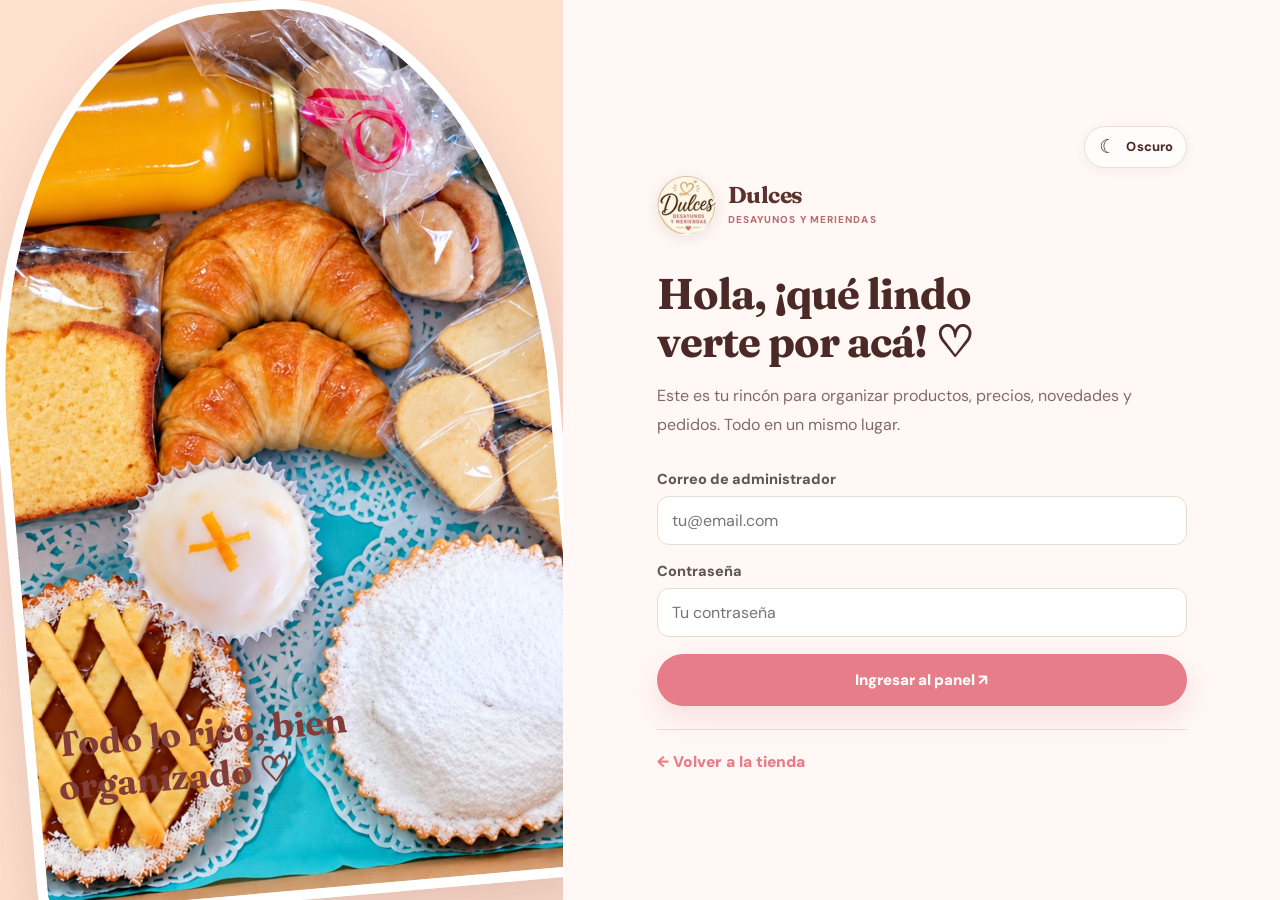
==== admin.html @ 041018eb "v7.21.10" ====
<!doctype html><html lang="es-AR"><head><meta charset="utf-8"><meta name="viewport" content="width=device-width,initial-scale=1,viewport-fit=cover"><meta name="theme-color" content="#fff6f1"><meta name="robots" content="noindex,nofollow"><title>Administración | Dulces Desayunos y Meriendas</title><link rel="preconnect" href="https://fonts.googleapis.com"><link rel="preconnect" href="https://fonts.gstatic.com" crossorigin><link href="https://fonts.googleapis.com/css2?family=DM+Sans:wght@400;500;600;700;800&family=Fraunces:opsz,wght,SOFT,WONK@9..144,600,40,1;9..144,700,40,1&display=swap" rel="stylesheet"><link rel="icon" href="assets/favicon.png"><link rel="stylesheet" href="assets/styles.css?v=3.2.0"><script src="assets/theme.js?v=2.6.0"></script><script src="config.js"></script><script type="module" src="assets/admin.js?v=3.2.0"></script></head><body class="admin-body">
<div id="admin-login" class="admin-login-shell"><div class="admin-login-art"><img src="assets/img/ricota.jpeg" alt="Bandeja dulce" loading="eager"></div><div class="admin-login-panel"><div class="login-card"><div class="login-theme-switch"><button type="button" class="theme-toggle" data-theme-toggle aria-label="Activar modo oscuro" title="Cambiar tema" aria-pressed="false"><span class="theme-toggle-icon" aria-hidden="true">☾</span><span class="theme-toggle-text">Oscuro</span></button></div><a href="index.html" class="brand"><img class="brand-logo" src="assets/img/logo-dulce.png" alt="Dulces Desayunos y Meriendas"><span class="brand-words"><strong>Dulces</strong><small>DESAYUNOS Y MERIENDAS</small></span></a><h1>Hola, ¡qué lindo<br>verte por acá! ♡</h1><p>Este es tu rincón para organizar productos, precios, novedades y pedidos. Todo en un mismo lugar.</p>
<div id="login-mode"></div><div class="login-help"><a href="index.html">← Volver a la tienda</a></div></div></div></div>
<div id="admin-app" class="admin-app"><div class="admin-mobile-top"><button id="toggle-sidebar" class="icon-button" aria-label="Abrir menú">☰</button><a href="index.html" class="brand"><img class="brand-logo" src="assets/img/logo-dulce.png" alt="Dulces Desayunos y Meriendas"><span class="brand-words"><strong>Dulces</strong><small>DESAYUNOS Y MERIENDAS</small></span></a><div class="admin-mobile-controls"><button type="button" class="theme-toggle" data-theme-toggle aria-label="Activar modo oscuro" title="Cambiar tema" aria-pressed="false"><span class="theme-toggle-icon" aria-hidden="true">☾</span><span class="theme-toggle-text">Oscuro</span></button></div></div><aside class="admin-sidebar" id="admin-sidebar"><a href="index.html" class="brand"><img class="brand-logo" src="assets/img/logo-dulce.png" alt="Dulces Desayunos y Meriendas"><span class="brand-words"><strong>Dulces</strong><small>DESAYUNOS Y MERIENDAS</small></span></a><div class="admin-menu-caption">TU ESPACIO DE TRABAJO</div><nav class="admin-nav" id="admin-nav"><button data-page="inicio" class="active"><span class="nav-ico">◫</span> Vista general</button><button data-page="productos"><span class="nav-ico">▦</span> Mis productos</button><button data-page="insumos"><span class="nav-ico">♧</span> Materias primas</button><button data-page="promos"><span class="nav-ico">✷</span> Promociones</button><button data-page="novedades"><span class="nav-ico">♢</span> Novedades</button><button data-page="pedidos"><span class="nav-ico">▣</span> Pedidos</button><button data-page="envios"><span class="nav-ico">➤</span> Envíos</button><button data-page="ajustes"><span class="nav-ico">⚙</span> Mi negocio</button></nav><div class="admin-side-bottom"><a href="index.html" target="_blank">↗ Ver mi tienda</a><button id="admin-logout">↩ Salir del panel</button></div></aside><main class="admin-main"><div class="admin-top"><div><div class="kicker">TU NEGOCIO, EN ORDEN ♡</div><h1 id="admin-title">Vista general</h1><p id="admin-subtitle">Toda la información que necesitás, sin complicaciones.</p></div><div class="admin-user" aria-label="Apariencia y logo del negocio"><button type="button" class="theme-toggle" data-theme-toggle aria-label="Activar modo oscuro" title="Cambiar tema" aria-pressed="false"><span class="theme-toggle-icon" aria-hidden="true">☾</span><span class="theme-toggle-text">Oscuro</span></button><div class="admin-avatar"><img src="assets/img/logo-dulce.png" alt="Logo"></div></div></div><div id="admin-content"></div><div class="data-footer">Dulces Desayunos y Meriendas ♡ Un espacio para hacer crecer tu emprendimiento.</div></main></div>
<div id="admin-modal-root"></div><div id="toast" class="toast" role="status" aria-live="polite"></div>
</body></html>
---- assets/styles.css ----
:root{--ink:#332c2a;--muted:#827876;--coral:#f56750;--coral-dark:#de4f3e;--cream:#fff9f2;--peach:#ffe8d7;--paper:#fff;--line:#efe6e0;--mint:#d2efe8;--teal:#2f9c92;--yellow:#ffdf87;--purple:#e8dcfa;--shadow:0 18px 50px rgba(67,42,27,.09);--serif:'Fraunces',Georgia,serif;--sans:'DM Sans',system-ui,sans-serif}*{box-sizing:border-box}html{scroll-behavior:smooth;scroll-padding-top:96px}body{margin:0;font-family:var(--sans);color:var(--ink);background:var(--cream);-webkit-font-smoothing:antialiased}body.locked{overflow:hidden}button,input,textarea,select{font:inherit}button{cursor:pointer}a{color:inherit;text-decoration:none}img{max-width:100%}input,textarea,select{outline:none}button:focus-visible,a:focus-visible,input:focus-visible,textarea:focus-visible,select:focus-visible{outline:3px solid #f8a63a;outline-offset:3px}.hidden{display:none!important}.shell{width:min(1200px,calc(100% - 44px));margin-inline:auto}.announcement{height:33px;background:var(--coral);color:#fff;text-align:center;font-size:11px;font-weight:800;letter-spacing:.065em;display:flex;gap:18px;justify-content:center;align-items:center}.announcement span{font-size:17px;color:#ffe3af}.site-header{z-index:20;position:sticky;top:0;background:rgba(255,249,242,.94);backdrop-filter:blur(18px);border-bottom:1px solid #f6eee7}.header-inner{height:88px;display:flex;align-items:center;justify-content:space-between;gap:28px}.brand{display:flex;align-items:center;gap:10px;flex-shrink:0}.brand-mark{height:47px;width:47px;border-radius:17px;background:var(--coral);display:grid;place-items:center;font:700 40px/.9 var(--serif);color:white;position:relative;padding-bottom:8px}.brand-mark span{font:600 13px var(--sans);position:absolute;right:5px;top:4px;color:#ffebb0}.brand-words strong{font:700 31px/.92 var(--serif);display:block;letter-spacing:-1px}.brand-words small{display:block;font-weight:800;letter-spacing:.16em;font-size:7px;margin-top:7px}.header-nav{display:flex;align-items:center;gap:29px}.header-nav a{font-weight:750;color:#554a46;font-size:13px;transition:color .2s}.header-nav a:hover{color:var(--coral)}.header-cart{display:flex;align-items:center;gap:10px;background:#fff;border:1px solid var(--line);border-radius:999px;padding:11px 14px;font-size:12px;font-weight:800;box-shadow:0 3px 14px #5642370a}.header-cart svg{width:22px;height:22px;fill:none;stroke:currentColor;stroke-width:1.8;stroke-linecap:round;stroke-linejoin:round}.cart-count{border-radius:50%;width:21px;height:21px;display:grid;place-items:center;background:var(--coral);color:#fff;font-size:11px}.hero{background:radial-gradient(circle at 65% 30%,#fff1df 0,transparent 42%),var(--cream);overflow:hidden;padding:52px 0 72px}.hero-grid{display:grid;grid-template-columns:1.08fr 1fr;align-items:center;gap:44px;min-height:530px}.hero-copy{padding:12px 0}.eyebrow,.kicker,.light-eyebrow{font-size:11px;font-weight:900;letter-spacing:.155em;color:var(--coral);display:flex;align-items:center;gap:10px}.live-dot{height:8px;width:8px;border-radius:50%;background:var(--teal);box-shadow:0 0 0 5px #2f9c9220}.hero h1{font:700 clamp(46px,5.3vw,78px)/1.10 var(--serif);letter-spacing:-3.8px;margin:22px 0 24px;max-width:610px}.hero h1 em,.section-heading em,.contact-section h2 em,.custom-copy h2 em{font-style:italic;color:var(--coral)}.hero h1 span{color:var(--teal)}.hero-copy>p{color:#756865;font-size:16px;max-width:465px;line-height:1.85;margin-bottom:27px}.btn{border:0;padding:16px 22px;border-radius:999px;display:inline-flex;align-items:center;justify-content:center;gap:16px;font-size:13px;font-weight:900;transition:transform .2s,background .2s,box-shadow .2s;white-space:nowrap}.btn:hover{transform:translateY(-2px)}.btn-primary{background:var(--coral);color:#fff;box-shadow:0 12px 22px #f567502c}.btn-primary:hover{background:var(--coral-dark)}.btn-soft{background:#fff;border:1px solid #eee4da}.btn-white{background:#fff;color:#dc5f50}.btn-outline-white{background:transparent;color:#fff;border:1px solid #ffffff80}.btn-full{width:100%}.hero-buttons{display:flex;gap:12px;flex-wrap:wrap}.hero-proof{display:flex;align-items:center;gap:15px;margin-top:47px}.proof-avatars{display:flex;padding-left:10px}.proof-avatars span{font:700 25px var(--serif);width:37px;height:37px;border-radius:50%;display:grid;place-items:center;margin-left:-10px;border:2px solid var(--cream);background:#ffcfca;color:#bb4c48}.proof-avatars span:nth-child(2){background:#ccece5;color:#269b8d}.proof-avatars span:nth-child(3){background:#e1d5f2;color:#7759ae}.hero-proof p{font-size:12px;line-height:1.7;margin:0}.hero-proof small{color:#91817b}.hero-art{height:540px;position:relative;display:flex;align-items:center;justify-content:center}.hero-art-bg{position:absolute;inset:36px 11px 17px 20px;border-radius:45% 48% 38% 42%;background:#bfe9de;transform:rotate(9deg)}.hero-img-wrap{position:relative;height:490px;width:84%;overflow:hidden;border-radius:43% 43% 39% 39%;border:9px solid #fff;box-shadow:0 22px 45px #5a41382e;transform:rotate(-4deg);z-index:1}.hero-img-wrap img{width:100%;height:100%;object-fit:cover}.hero-sticker{z-index:2;position:absolute;box-shadow:0 8px 25px #53412c16;font-weight:900}.sticker-top{top:36px;right:0;border-radius:50%;height:133px;width:133px;background:#ffdf81;display:flex;align-items:center;justify-content:center;flex-direction:column;text-align:center;font:700 22px/1.07 var(--serif);transform:rotate(12deg)}.sticker-top span{font-size:26px;color:var(--coral)}.sticker-bottom{bottom:38px;left:-10px;border-radius:25px;padding:16px 20px;background:#fff;font-size:15px;transform:rotate(5deg)}.sticker-bottom span{color:#e5ac2b;font-size:22px}.sparkle{position:absolute;font-size:45px;color:var(--coral)}.sparkle-one{left:18px;top:50px}.sparkle-two{right:11px;bottom:22px;color:#e7b644}.benefit-strip{background:#fff;border-block:1px solid #f3eae4}.benefit-inner{min-height:73px;display:flex;align-items:center;justify-content:space-between;gap:14px}.benefit-inner>div{font-size:12px;font-weight:800;display:flex;align-items:center;gap:10px}.benefit-inner span{color:var(--coral);font-size:24px}.section{padding:98px 0}.section-heading{display:flex;justify-content:space-between;align-items:end;gap:24px;margin-bottom:37px}.section-heading h2{font:700 clamp(34px,3.9vw,50px)/1.15 var(--serif);letter-spacing:-2px;margin:13px 0 0}.section-heading>p{font-size:14px;color:var(--muted);max-width:250px;line-height:1.8;margin:0}.section-heading.center{display:block;text-align:center}.section-heading.center .kicker{justify-content:center}.section-heading.center p{max-width:unset;margin:15px 0 0}.category-section{padding-bottom:75px}.category-cards{display:grid;grid-template-columns:repeat(3,1fr);gap:20px}.category-card{min-height:202px;border:0;text-align:left;border-radius:25px;position:relative;overflow:hidden;display:flex;align-items:flex-end;padding:27px;transition:transform .25s,box-shadow .25s}.category-card:hover{transform:translateY(-6px);box-shadow:var(--shadow)}.category-peach{background:#ffe2d0}.category-mint{background:#cfeae6}.category-yellow{background:#ffe6a9}.category-card small{font-size:12px;color:#70534a;font-weight:700}.category-card h3{font:700 32px var(--serif);margin:5px 0}.category-card div>span{font-size:12px;font-weight:900}.category-symbol{font-size:110px;position:absolute;right:27px;top:0;opacity:.65;transform:rotate(-12deg)}.products-section{background:#fffdf9;padding-top:91px}.products-toolbar{display:flex;align-items:center;justify-content:space-between;margin-bottom:27px}.filter-tabs{display:flex;gap:7px;flex-wrap:wrap}.filter-tabs button{border:1px solid #ece4dc;background:#fff;border-radius:999px;padding:11px 20px;font-size:12px;font-weight:800;color:#756763}.filter-tabs button.active{background:var(--ink);color:white;border-color:var(--ink)}.product-total{font-size:12px;color:#8b7e77}.product-grid{display:grid;grid-template-columns:repeat(3,minmax(0,1fr));gap:25px}.product-card{background:#fff;border:1px solid #f1e8e1;border-radius:24px;overflow:hidden;box-shadow:0 8px 24px #6650410a;transition:transform .25s,box-shadow .25s;display:flex;flex-direction:column}.product-card:hover{transform:translateY(-5px);box-shadow:0 25px 45px #66504115}.product-picture{position:relative;background:#ffe4d6;aspect-ratio:1.1;overflow:hidden}.product-picture img{height:100%;width:100%;object-fit:cover;transition:transform .45s}.product-card:hover .product-picture img{transform:scale(1.04)}.product-badge{position:absolute;top:15px;left:15px;padding:8px 11px;background:#fffaf5;color:#4a423d;border-radius:999px;font-size:10px;font-weight:900}.picture-heart{position:absolute;bottom:14px;right:14px;height:40px;width:40px;border-radius:50%;background:#fff;display:grid;place-items:center;font-size:23px;color:var(--coral);border:0}.product-content{padding:22px;display:flex;flex-direction:column;flex:1}.product-category{font-size:10px;font-weight:900;letter-spacing:.12em;color:var(--teal);text-transform:uppercase}.product-content h3{font:700 27px var(--serif);margin:8px 0 8px}.product-description{font-size:12px;color:var(--muted);line-height:1.8;min-height:66px;margin:0}.price-row{display:flex;align-items:center;gap:9px;margin-top:20px}.price-row strong{font:700 23px var(--serif)}.old-price{color:#a89b93;text-decoration:line-through;font-size:12px}.product-actions{display:flex;gap:9px;margin-top:18px}.small-button{border:1px solid var(--line);background:#fff;border-radius:12px;min-height:42px;padding:0 14px;font-size:11px;font-weight:900;flex:1}.small-button.primary{background:var(--coral);color:white;border-color:var(--coral)}.small-button.secondary{background:#fff4ec;color:#b55f46;border-color:#ffe8d9}.loading-cards,.empty-state{grid-column:1/-1;background:#fff8ef;border:1px dashed #edcfc1;border-radius:20px;padding:36px;text-align:center;color:#7b706a}.custom-promo-section{padding:15px 0 25px;background:#fffdf9}.custom-panel{min-height:426px;border-radius:32px;background:#3c9893;display:grid;grid-template-columns:1fr 1fr;align-items:center;overflow:hidden;position:relative}.custom-copy{padding:62px 8% 62px 10%;color:#fff;position:relative;z-index:2}.light-eyebrow{color:#ffeecb}.custom-copy h2,.contact-section h2{font:700 clamp(40px,4vw,56px)/1.13 var(--serif);letter-spacing:-1.4px;margin:16px 0}.custom-copy h2 em{color:#ffdb7a}.custom-copy p{line-height:1.8;color:#e1fffa;font-size:14px;margin-bottom:25px;max-width:390px}.custom-decor{height:100%;position:relative;display:flex;align-items:center;justify-content:center}.custom-decor img{position:relative;width:70%;height:350px;object-fit:cover;border:8px solid #fff;border-radius:48% 48% 24% 24%;transform:rotate(9deg);box-shadow:var(--shadow)}.custom-sun{position:absolute;font-size:300px;color:#ffe2a3;opacity:.9;transform:rotate(30deg)}.custom-tag{position:absolute;bottom:37px;left:7px;background:#ffe198;color:#60543c;padding:16px 20px;border-radius:20px;font:700 20px var(--serif);transform:rotate(-9deg)}.promo-grid{display:grid;grid-template-columns:repeat(2,minmax(0,1fr));gap:18px}.promo-card{background:var(--peach);border-radius:25px;display:flex;align-items:center;overflow:hidden;min-height:225px}.promo-card:nth-child(2n){background:var(--mint)}.promo-card img{width:42%;height:100%;min-height:225px;object-fit:cover}.promo-card-content{padding:25px}.promo-card h3{font:700 26px var(--serif);margin:8px 0}.promo-card p{color:#706763;font-size:13px;line-height:1.6}.promo-card .btn{padding:10px 15px;font-size:11px}.promo-empty{grid-column:1/-1;border-radius:25px;background:#ffedda;padding:45px;display:flex;align-items:center;gap:28px}.promo-empty .promo-emoji{font-size:75px}.promo-empty h3{font:700 31px var(--serif);margin:0 0 7px}.promo-empty p{color:#84736c;margin:0;font-size:13px}.news-section{background:#fff1e8}.news-grid{display:grid;grid-template-columns:1fr;gap:20px}.news-card{background:#fff;border-radius:29px;overflow:hidden;display:grid;grid-template-columns:48% 52%;min-height:345px;box-shadow:0 10px 30px #764d4210}.news-card img{height:100%;width:100%;object-fit:cover;max-height:480px}.news-copy{padding:45px;display:flex;flex-direction:column;align-items:flex-start;justify-content:center}.news-copy h3{font:700 clamp(31px,3.2vw,44px)/1.14 var(--serif);letter-spacing:-1px;margin:15px 0}.news-copy p{color:#756c67;line-height:1.85;font-size:14px}.how-section{background:#fffdf9}.steps{display:grid;grid-template-columns:repeat(3,1fr);gap:30px;margin-top:55px;text-align:center}.step-icon{margin:0 auto 19px;width:92px;height:92px;border-radius:29px;display:grid;place-items:center;font:700 30px var(--serif);position:relative;transform:rotate(-7deg)}.step-icon span{position:absolute;font:700 28px var(--sans);top:-14px;right:-12px;color:var(--coral)}.step-icon.peach{background:#ffe1d1}.step-icon.mint{background:#d3efeb}.step-icon.lavender{background:#ebe0fb}.step h3{font:700 25px var(--serif);margin:0 0 10px}.step p{font-size:13px;color:var(--muted);line-height:1.8;margin:0}.contact-section{background:var(--coral);padding:83px 0;color:#fff;overflow:hidden}.contact-grid{display:grid;grid-template-columns:1.1fr .8fr;gap:90px;align-items:center}.contact-section h2{margin:16px 0;max-width:580px}.contact-section h2 em{color:#ffe5a2}.contact-section p{color:#ffebe9;font-size:14px;line-height:1.8;max-width:470px}.contact-actions{display:flex;gap:10px;flex-wrap:wrap;margin-top:26px}.contact-card{padding:39px;background:#fff8f0;border-radius:29px;color:var(--ink);transform:rotate(3deg);box-shadow:0 18px 55px #8428173a}.contact-stamp{color:var(--coral);font:700 33px var(--serif)}.contact-card h3{font:700 29px var(--serif);margin:12px 0}.contact-card p{color:#84756e;font-size:13px}.contact-card a{display:inline-block;color:var(--coral);font-size:13px;font-weight:900;margin-right:15px}.site-footer{background:#fffaf6}.footer-inner{min-height:100px;display:flex;align-items:center;gap:23px;justify-content:space-between}.footer-brand{font:700 35px var(--serif)}.footer-brand span{color:var(--coral)}.footer-inner p,.footer-inner>a:last-child{font-size:12px;color:#8a7e76}.mobile-nav{display:none}.overlay{position:fixed;inset:0;background:#2e2422a3;backdrop-filter:blur(3px);z-index:65;transition:opacity .25s}.cart-drawer{position:fixed;z-index:70;top:0;right:0;height:100dvh;width:min(465px,100%);background:#fffaf6;box-shadow:-14px 0 40px #30252622;transform:translateX(105%);transition:transform .28s;display:flex;flex-direction:column}.cart-drawer.open{transform:translateX(0)}.drawer-head{padding:26px 25px;display:flex;justify-content:space-between;align-items:start;border-bottom:1px solid var(--line)}.drawer-head small{color:var(--coral);letter-spacing:.13em;font-weight:900;font-size:10px}.drawer-head h2{font:700 32px var(--serif);margin:6px 0 0}.drawer-head h2 span{color:var(--coral)}.icon-button{width:38px;height:38px;display:grid;place-items:center;background:#fff;border:1px solid var(--line);border-radius:50%;font-size:15px;color:var(--ink)}.cart-items{flex:1;overflow:auto;padding:23px}.cart-row{display:flex;gap:13px;background:#fff;border:1px solid var(--line);border-radius:17px;padding:11px;margin-bottom:12px}.cart-row img{width:86px;height:85px;object-fit:cover;border-radius:11px}.cart-row h4{font:700 20px var(--serif);margin:2px 0 4px}.cart-row small{font-size:10px;color:var(--muted)}.cart-row .cart-details{flex:1;min-width:0}.cart-row .cart-details>strong{display:block;margin:8px 0;font-size:14px}.qty-controls{display:flex;align-items:center;gap:9px}.qty-controls button{width:25px;height:25px;background:#fff4ee;border:0;border-radius:8px;font-weight:900}.qty-controls span{min-width:14px;text-align:center;font-size:12px;font-weight:900}.text-link{border:none;background:none;padding:4px;color:var(--coral);font-weight:800;font-size:11px}.cart-footer{padding:23px;background:#fff;border-top:1px solid var(--line)}.cart-footer>small{display:block;text-align:center;color:var(--muted);font-size:10px;margin-top:11px}.total-line{display:flex;align-items:center;justify-content:space-between;gap:15px;margin-bottom:18px}.total-line strong{font:700 25px var(--serif)}.total-line small{font-size:11px;color:var(--muted)}.modal-wrap{z-index:80;position:fixed;inset:0;display:flex;justify-content:center;align-items:center;padding:18px;overflow:auto;background:#2e2422bb;backdrop-filter:blur(5px)}.modal-card{width:min(650px,100%);max-height:min(93dvh,960px);overflow:auto;border-radius:26px;background:#fffaf6;box-shadow:0 25px 100px #201b1b4f;position:relative}.modal-card.large{width:min(780px,100%)}.modal-top{display:flex;align-items:start;justify-content:space-between;gap:15px;padding:25px 28px;border-bottom:1px solid var(--line)}.modal-top h2{font:700 31px/1.15 var(--serif);margin:6px 0 0}.modal-top small{font-size:10px;font-weight:900;letter-spacing:.15em;color:var(--coral)}.modal-body{padding:25px 28px}.modal-foot{padding:18px 28px 28px;display:flex;gap:10px;border-top:1px solid var(--line)}.form-field{display:block;margin-bottom:17px}.form-field>span{display:block;color:#615551;font-weight:800;font-size:12px;margin-bottom:8px}.form-field input,.form-field select,.form-field textarea,.admin-input{width:100%;border:1px solid #e7dcd4;background:#fff;border-radius:12px;padding:13px 14px;font-size:13px;color:var(--ink)}.form-field textarea{min-height:92px;resize:vertical}.form-row{display:grid;grid-template-columns:1fr 1fr;gap:13px}.form-help{font-size:11px;color:var(--muted);line-height:1.7;margin-top:5px}.toggle-option{border:1px solid var(--line);padding:14px;border-radius:14px;display:flex;align-items:center;justify-content:space-between;gap:14px;margin-bottom:10px;background:#fff}.toggle-option input{accent-color:var(--coral);width:18px;height:18px}.toggle-option strong{font-size:12px}.toggle-option small{display:block;font-size:11px;color:var(--muted);margin-top:3px}.text-area{min-height:86px}.price-note{background:#fff0e5;border-radius:12px;padding:11px 14px;font-size:12px;color:#82675e;margin:12px 0}.checkout-heading{font:700 23px var(--serif);margin:25px 0 15px}.cart-empty{text-align:center;padding:55px 13px;color:var(--muted)}.cart-empty span{font-size:70px;display:block;margin-bottom:12px}.cart-empty h3{font:700 25px var(--serif);color:var(--ink);margin:0 0 8px}.small-muted{font-size:11px;color:var(--muted);line-height:1.7}.toast{position:fixed;z-index:110;bottom:26px;left:50%;transform:translate(-50%,130px);max-width:min(450px,calc(100% - 25px));border-radius:16px;background:#35302e;color:white;padding:15px 20px;font-size:12px;font-weight:700;box-shadow:0 10px 35px #2c24263b;transition:transform .25s}.toast.show{transform:translate(-50%,0)}.feature-news{width:min(750px,100%);display:grid;grid-template-columns:.82fr 1fr;overflow:hidden;background:#fff;border-radius:27px;position:relative;box-shadow:0 20px 80px #100e0e3c}.feature-news>img{width:100%;height:100%;max-height:460px;object-fit:cover}.feature-news-content{padding:46px 34px;display:flex;flex-direction:column;justify-content:center;align-items:flex-start}.feature-news-content h2{font:700 37px/1.12 var(--serif);margin:16px 0}.feature-news-content p{font-size:14px;line-height:1.8;color:var(--muted)}.feature-news-content>small{color:var(--coral);font-weight:900;letter-spacing:.15em;font-size:10px}.feature-news .icon-button{position:absolute;right:14px;top:14px;z-index:2}.news-progress{height:4px;background:#f9dbcc;border-radius:10px;width:100%;margin:15px 0}.news-progress>span{height:100%;width:100%;background:var(--coral);display:block;transform-origin:left;animation:countdown linear forwards}.news-progress.pause>span{animation-play-state:paused}@keyframes countdown{to{transform:scaleX(0)}}.notice-banner{background:#fff4e7;border:1px solid #f9d4b9;padding:13px 18px;border-radius:14px;font-size:12px;color:#945a3d;line-height:1.7;margin-bottom:20px}.no-image{display:grid;place-items:center;height:100%;background:#ffe8d6;font-size:70px}.product-img-small{width:70px;height:65px;object-fit:cover;border-radius:11px}.admin-body{background:#f8f7f5;min-height:100vh}.admin-login-shell{min-height:100dvh;display:grid;grid-template-columns:1fr 1fr}.admin-login-art{background:#ffdfce;position:relative;display:flex;align-items:center;justify-content:center;overflow:hidden}.admin-login-art img{width:65%;height:64vh;object-fit:cover;border:10px solid white;border-radius:46% 46% 28px 28px;transform:rotate(-5deg);box-shadow:0 25px 55px #895b5b3a}.admin-login-art:after{content:'Todo lo rico, bien organizado ♡';position:absolute;bottom:12%;left:10%;font:700 35px var(--serif);color:#833d38;transform:rotate(-5deg);max-width:400px}.admin-login-panel{display:flex;align-items:center;justify-content:center;padding:60px 24px}.login-card{max-width:435px;width:100%}.login-card h1{font:700 43px/1.12 var(--serif);letter-spacing:-1px;margin:30px 0 13px}.login-card>p{font-size:14px;line-height:1.8;color:var(--muted);margin-bottom:30px}.login-card .brand{display:inline-flex}.login-help{border-top:1px solid var(--line);padding-top:20px;margin-top:23px;font-size:11px;color:var(--muted);line-height:1.8}.login-help a{font-weight:900;color:var(--coral)}.admin-app{display:none;min-height:100vh}.admin-app.ready{display:flex}.admin-sidebar{width:245px;background:#fff;position:fixed;inset:0 auto 0 0;border-right:1px solid var(--line);padding:27px 16px;z-index:30;display:flex;flex-direction:column}.admin-sidebar .brand{margin:0 10px 39px}.admin-sidebar .brand-mark{width:40px;height:40px;font-size:35px}.admin-sidebar .brand-words strong{font-size:26px}.admin-menu-caption{font-size:10px;letter-spacing:.14em;color:#af9f96;font-weight:900;padding:0 17px;margin:0 0 14px}.admin-nav{display:flex;flex-direction:column;gap:4px;flex:1}.admin-nav button{width:100%;border:0;background:transparent;padding:13px 16px;border-radius:12px;display:flex;align-items:center;gap:13px;font-weight:800;font-size:12px;color:#847975;text-align:left}.admin-nav button:hover{background:#fff6ee}.admin-nav button.active{background:#ffeae0;color:#bd5342}.admin-nav .nav-ico{width:21px;text-align:center;font-size:17px}.admin-side-bottom{border-top:1px solid var(--line);padding-top:15px;display:grid;gap:7px}.admin-side-bottom a,.admin-side-bottom button{font-size:12px;font-weight:800;padding:11px 15px;border:0;text-align:left;background:none;border-radius:10px;color:#716866}.admin-side-bottom a:hover,.admin-side-bottom button:hover{background:#fff3eb}.admin-main{margin-left:245px;width:calc(100% - 245px);min-height:100vh;padding:34px clamp(20px,4vw,62px) 70px}.admin-top{display:flex;align-items:center;justify-content:space-between;gap:15px;margin-bottom:27px}.admin-top h1{font:700 clamp(27px,3vw,39px) var(--serif);margin:5px 0}.admin-top p{color:var(--muted);font-size:12px;margin:0;line-height:1.6}.admin-user{display:flex;align-items:center;gap:10px;font-size:11px;font-weight:700;color:#786c67}.admin-avatar{border-radius:50%;width:36px;height:36px;background:#ffdcd0;display:grid;place-items:center;color:#b9473b;font-weight:900}.admin-page-header{display:flex;align-items:center;justify-content:space-between;gap:14px;margin-bottom:20px;flex-wrap:wrap}.admin-page-header h2{font:700 24px var(--serif);margin:0}.admin-page-header p{font-size:12px;color:var(--muted);margin:5px 0 0}.admin-button{border:0;border-radius:11px;background:var(--coral);color:#fff;padding:12px 16px;font-size:12px;font-weight:900;display:inline-flex;gap:8px;align-items:center}.admin-button.secondary{background:#fff;color:#534944;border:1px solid var(--line)}.admin-button.warning{background:#fff1ef;color:#c34b44}.admin-button:disabled{opacity:.5;cursor:not-allowed}.admin-card{background:#fff;border:1px solid #eee9e5;border-radius:18px;box-shadow:0 6px 20px #4f413708;overflow:hidden}.admin-card.pad{padding:24px}.admin-grid{display:grid;grid-template-columns:repeat(4,minmax(0,1fr));gap:16px;margin-bottom:24px}.metric{padding:22px;background:#fff;border:1px solid var(--line);border-radius:18px;position:relative}.metric .metric-icon{width:39px;height:39px;border-radius:12px;background:#ffe7db;display:grid;place-items:center;margin-bottom:17px;font-size:19px}.metric:nth-child(2) .metric-icon{background:#d8f2e9}.metric:nth-child(3) .metric-icon{background:#fff1c9}.metric:nth-child(4) .metric-icon{background:#e8e2fb}.metric small{color:var(--muted);font-size:11px;font-weight:800;display:block}.metric strong{display:block;font:700 clamp(20px,2.3vw,30px) var(--serif);margin:7px 0}.metric p{font-size:10px;color:#a3948e;margin:0}.admin-two-col{display:grid;grid-template-columns:1.4fr .9fr;gap:20px}.table-scroll{overflow:auto}.admin-table{width:100%;border-collapse:collapse;text-align:left}.admin-table th{font-size:10px;color:#a3958c;font-weight:900;letter-spacing:.08em;text-transform:uppercase;background:#fffdfb}.admin-table td,.admin-table th{padding:15px 19px;border-bottom:1px solid #f2ece7;vertical-align:middle}.admin-table td{font-size:12px}.admin-table tr:last-child td{border-bottom:0}.admin-table tbody tr:hover{background:#fffdfb}.admin-table .table-image{display:flex;align-items:center;gap:12px;font-weight:800}.admin-table .table-image img{height:52px;width:52px;object-fit:cover;border-radius:10px;flex-shrink:0}.admin-table td small{color:var(--muted);font-size:10px}.admin-table td strong{font-size:12px}.badge-status{display:inline-flex;border-radius:20px;background:#e4f6ed;color:#238367;padding:6px 9px;font-size:10px;font-weight:900}.badge-status.pending{background:#fff1d9;color:#bd7b2d}.badge-status.off{background:#f4eeee;color:#8e7777}.row-actions{display:flex;gap:6px;align-items:center}.row-actions button{font-size:11px;font-weight:800;background:#fff6f0;border:0;border-radius:9px;padding:8px 10px;color:#b95a44}.row-actions button.delete{background:#fff0f0;color:#ca4a4a}.admin-table .empty-cell{text-align:center;color:var(--muted);padding:45px}.admin-tip{background:#fff2e9;border:1px solid #ffdbc6;border-radius:17px;padding:22px;margin-bottom:20px;display:flex;align-items:flex-start;gap:12px;font-size:12px;line-height:1.8;color:#855c49}.admin-tip strong{color:#784331}.admin-tip>span{font-size:25px}.mini-bars{height:165px;display:flex;align-items:end;gap:12px;margin:16px 0 0;padding:0 6px 10px;border-bottom:1px solid #eee}.bar-group{flex:1;display:flex;flex-direction:column;align-items:center;gap:8px;font-size:10px;color:#8d827b}.bar{width:100%;max-width:34px;min-height:5px;border-radius:8px 8px 3px 3px;background:linear-gradient(#fbb8a1,#f46d56)}.admin-list{display:grid;gap:12px}.admin-list-entry{display:flex;align-items:center;justify-content:space-between;gap:12px;padding:16px;border:1px solid var(--line);border-radius:14px;background:#fff}.admin-list-entry strong{font-size:13px}.admin-list-entry p{font-size:11px;color:var(--muted);margin:4px 0 0;line-height:1.5}.admin-section-title{font:700 22px var(--serif);margin:0 0 20px}.admin-form{display:grid;gap:14px}.admin-form .form-field{margin:0}.recipe-grid{display:grid;grid-template-columns:1fr 1fr;gap:16px}.recipe-top{display:grid;grid-template-columns:1.4fr .6fr auto;gap:8px;align-items:end;margin-top:18px}.recipe-top .form-field{margin:0}.recipe-line{display:flex;align-items:center;justify-content:space-between;border-bottom:1px solid var(--line);gap:12px;padding:12px 0;font-size:12px}.recipe-line strong{font-size:12px}.recipe-line small{color:var(--muted);display:block}.recipe-line button{background:#ffefea;color:var(--coral);border:0;border-radius:8px;padding:8px}.calc-panel{background:#fff3e6;padding:19px;border-radius:15px}.calc-panel .total-line{margin:0 0 11px}.calc-panel .total-line strong{font-size:22px}.hint{font-size:11px;line-height:1.7;color:var(--muted)}.switch-row{display:flex;align-items:center;gap:10px;margin:9px 0;font-size:12px;font-weight:800}.switch-row input{accent-color:var(--coral);width:18px;height:18px}.admin-mobile-top{display:none}.demo-badge{background:#fff1da;color:#a76a25;padding:9px 12px;border-radius:10px;font-size:11px;font-weight:900;margin-bottom:19px;line-height:1.6}.admin-notice{position:sticky;top:0;z-index:50;background:#ffebd1;text-align:center;font-size:11px;padding:9px 16px;color:#945d24;font-weight:800}.inline-note{font-size:11px;color:var(--muted);line-height:1.7}.pill{font-size:10px;font-weight:900;background:#f5eee8;border-radius:999px;padding:7px 11px;display:inline-block}.img-preview{width:150px;height:150px;object-fit:cover;border-radius:17px;border:1px solid var(--line)}.admin-news-list{display:grid;grid-template-columns:repeat(2,1fr);gap:16px}.admin-news-card{display:grid;grid-template-columns:120px 1fr;overflow:hidden;border-radius:16px;border:1px solid var(--line);background:#fff}.admin-news-card img{height:100%;width:120px;min-height:146px;object-fit:cover}.admin-news-card>div{padding:16px}.admin-news-card h3{font:700 20px var(--serif);margin:6px 0}.admin-news-card p{font-size:11px;color:var(--muted);line-height:1.5}.float-toolbar{display:flex;gap:9px;align-items:center;flex-wrap:wrap}.admin-filter{padding:10px 13px;border:1px solid var(--line);background:#fff;border-radius:10px;color:var(--ink);font-size:12px}.chart-title{font:700 20px var(--serif);margin:0}.list-divider{height:1px;background:var(--line);margin:20px 0}.recipe-empty{color:#8a7c73;font-size:12px;padding:15px;background:#fffaf5;border-radius:10px}.success-box{background:#e4f7ed;color:#24734e;padding:13px 16px;border-radius:12px;font-size:12px}.error-box{background:#fff0ee;color:#c34b42;padding:13px 16px;border-radius:12px;font-size:12px}.table-number{font-variant-numeric:tabular-nums}.tiny-input{max-width:110px;width:100%;border:1px solid var(--line);padding:8px 9px;border-radius:9px;font-size:12px}.data-footer{padding-top:15px;font-size:11px;color:#92867e;text-align:center}
@media(max-width:1100px){.header-nav{gap:14px}.header-nav a{font-size:11px}.hero h1{font-size:61px}.hero-art{height:490px}.hero-img-wrap{height:435px}.admin-grid{grid-template-columns:repeat(2,1fr)}}
@media(max-width:830px){.header-nav{display:none}.header-inner{height:75px}.hero{padding:24px 0 55px}.hero-grid{grid-template-columns:1fr 1fr;gap:14px;min-height:auto}.hero h1{font-size:clamp(36px,6vw,58px);letter-spacing:-2px}.hero-art{height:440px}.hero-img-wrap{height:385px;width:90%}.sticker-top{width:94px;height:94px;font-size:17px}.sticker-bottom{font-size:11px;bottom:15px}.category-cards{gap:12px}.category-card{min-height:150px;padding:17px}.category-card h3{font-size:25px}.category-symbol{font-size:75px}.product-grid{grid-template-columns:repeat(2,1fr);gap:18px}.benefit-inner{flex-wrap:wrap;justify-content:center;padding:12px 0}.benefit-inner>div{font-size:10px}.contact-grid{gap:30px}.admin-sidebar{width:205px}.admin-main{margin-left:205px;width:calc(100% - 205px);padding:30px 22px}.admin-two-col{grid-template-columns:1fr}.admin-news-list{grid-template-columns:1fr}}
@media(max-width:620px){.shell{width:calc(100% - 34px)}.announcement{font-size:9px;gap:6px;height:30px}.announcement span{font-size:13px}.header-inner{height:66px}.brand-mark{height:39px;width:39px;font-size:33px;border-radius:14px}.brand-words strong{font-size:26px}.brand-words small{font-size:6px;letter-spacing:.12em;margin-top:4px}.header-cart{height:39px;padding:8px 9px;gap:6px}.header-cart span{display:none}.header-cart svg{width:19px;height:19px}.hero{padding:36px 0 34px}.hero-grid{display:flex;flex-direction:column;gap:12px}.hero-copy{width:100%;padding:0}.hero h1{font-size:clamp(43px,10vw,59px);line-height:1.08;letter-spacing:-2.3px;margin:17px 0}.hero-copy>p{font-size:13px;line-height:1.75;margin-bottom:18px}.hero-buttons{gap:8px}.hero-buttons .btn{padding:14px 17px;font-size:11px;gap:7px}.hero-proof{margin-top:21px}.hero-art{width:100%;height:340px;margin-top:6px}.hero-art-bg{inset:17px 26px 7px}.hero-img-wrap{height:310px;width:78%;border-width:6px}.sticker-top{top:8px;right:4%;height:91px;width:91px}.sticker-bottom{left:1%;bottom:19px;padding:11px 14px}.sparkle-one{font-size:32px;top:19px}.sparkle-two{font-size:35px;bottom:10px}.benefit-strip{padding:8px 0}.benefit-inner{display:grid;grid-template-columns:1fr 1fr;gap:9px}.benefit-inner>div{font-size:9px;gap:5px}.benefit-inner span{font-size:18px}.section{padding:63px 0}.category-section{padding-bottom:46px}.section-heading{display:block;margin-bottom:26px}.section-heading h2{font-size:35px;letter-spacing:-1.1px;margin-top:10px}.section-heading>p{font-size:12px;margin-top:10px}.kicker{font-size:9px}.category-cards{display:grid;grid-template-columns:repeat(2,1fr);gap:10px}.category-card{min-height:158px;border-radius:18px;padding:16px}.category-card:last-child{grid-column:1/-1;min-height:126px}.category-card h3{font-size:23px}.category-card small,.category-card div>span{font-size:10px}.category-symbol{font-size:68px;right:10px;top:1px}.category-card:last-child .category-symbol{right:32px;font-size:86px}.products-section{padding-top:62px}.products-toolbar{display:block}.filter-tabs{display:flex;flex-wrap:nowrap;overflow-x:auto;scrollbar-width:none;padding-bottom:7px;margin:0 -1px;gap:6px}.filter-tabs::-webkit-scrollbar{display:none}.filter-tabs button{flex-shrink:0;padding:10px 14px;font-size:11px}.product-total{display:block;margin:7px 0 0}.product-grid{grid-template-columns:repeat(2,minmax(0,1fr));gap:10px}.product-card{border-radius:15px}.product-picture{aspect-ratio:.91}.product-badge{top:8px;left:8px;font-size:9px;padding:6px 7px}.picture-heart{height:30px;width:30px;font-size:17px;bottom:8px;right:8px}.product-content{padding:12px}.product-category{font-size:8px}.product-content h3{font-size:21px;margin:6px 0}.product-description{font-size:10px;min-height:69px;line-height:1.6;display:-webkit-box;-webkit-line-clamp:4;-webkit-box-orient:vertical;overflow:hidden}.price-row{margin-top:9px}.price-row strong{font-size:18px}.old-price{font-size:10px}.product-actions{margin-top:11px;flex-direction:column;gap:6px}.small-button{min-height:36px;font-size:10px;padding:0 6px}.custom-promo-section{padding:8px 0 20px}.custom-panel{border-radius:22px;grid-template-columns:1fr;min-height:unset}.custom-copy{padding:32px 26px 10px}.custom-copy h2{font-size:40px}.custom-copy p{font-size:12px}.custom-decor{height:270px}.custom-decor img{width:54%;height:240px}.custom-sun{font-size:200px}.custom-tag{font-size:13px;bottom:20px;left:12%;padding:10px 13px}.promo-grid{grid-template-columns:1fr}.promo-card{min-height:190px}.promo-card img{min-height:190px}.promo-empty{padding:24px;gap:13px}.promo-empty .promo-emoji{font-size:44px}.promo-empty h3{font-size:25px}.news-card{grid-template-columns:1fr}.news-card img{height:235px}.news-copy{padding:25px}.news-copy h3{font-size:30px}.steps{grid-template-columns:1fr;gap:35px;margin-top:35px}.step-icon{width:74px;height:74px;font-size:24px;margin-bottom:12px}.step h3{font-size:22px}.contact-section{padding:60px 0 76px}.contact-grid{grid-template-columns:1fr;gap:30px}.contact-section h2{font-size:43px}.contact-card{max-width:390px;margin:0 8px;padding:27px;transform:rotate(1deg)}.footer-inner{padding:27px 0 90px;gap:9px;min-height:unset;display:grid;grid-template-columns:1fr auto}.footer-brand{font-size:27px}.footer-inner p{grid-row:2;grid-column:1/-1}.mobile-nav{position:fixed;bottom:0;left:0;right:0;z-index:40;height:calc(62px + env(safe-area-inset-bottom));padding-bottom:env(safe-area-inset-bottom);background:rgba(255,255,255,.97);border-top:1px solid var(--line);display:grid;grid-template-columns:repeat(4,1fr);box-shadow:0 -5px 20px #4f41370d}.mobile-nav a,.mobile-nav button{border:0;background:none;color:#8b7a74;display:flex;flex-direction:column;align-items:center;justify-content:center;gap:3px;font-size:9px;font-weight:800;position:relative}.mobile-nav .active{color:var(--coral)}.mobile-nav span{font-size:20px;line-height:1}.mobile-nav b{position:absolute;top:4px;right:calc(50% - 27px);background:var(--coral);color:#fff;border-radius:50%;height:16px;width:16px;font-size:9px;display:grid;place-items:center}.toast{bottom:80px}.modal-wrap{padding:8px;align-items:flex-end}.modal-card,.modal-card.large{width:100%;max-height:95dvh;border-radius:23px 23px 0 0}.modal-top{padding:19px 19px}.modal-top h2{font-size:26px}.modal-body{padding:18px}.modal-foot{padding:15px 18px 25px}.form-row{grid-template-columns:1fr;gap:0}.feature-news{display:flex;flex-direction:column;max-height:93dvh;overflow:auto;border-radius:23px 23px 0 0}.feature-news>img{height:230px}.feature-news-content{padding:25px}.feature-news-content h2{font-size:30px}.feature-news-content p{font-size:12px}.admin-login-shell{grid-template-columns:1fr}.admin-login-art{display:none}.admin-login-panel{padding:25px}.login-card h1{font-size:35px}.admin-sidebar{display:none;position:fixed;inset:56px auto 0 0;width:min(290px,83%);z-index:45;box-shadow:15px 0 50px #4e403045}.admin-sidebar.mobile-open{display:flex}.admin-main{width:100%;margin:0;padding:20px 14px 80px}.admin-mobile-top{height:56px;padding:8px 15px;display:flex;align-items:center;justify-content:space-between;background:#fff;border-bottom:1px solid var(--line);position:sticky;top:0;z-index:41}.admin-mobile-top .brand-words strong{font-size:24px}.admin-mobile-top .brand-mark{height:35px;width:35px;font-size:28px}.admin-top{margin-bottom:21px}.admin-top h1{font-size:29px}.admin-user span{display:none}.admin-grid{gap:9px}.metric{padding:15px;border-radius:14px}.metric strong{font-size:22px}.metric .metric-icon{height:32px;width:32px;margin-bottom:9px;font-size:16px}.admin-card.pad{padding:16px}.admin-table th,.admin-table td{padding:11px;font-size:11px}.admin-page-header h2{font-size:22px}.admin-news-list{grid-template-columns:1fr}.recipe-grid{grid-template-columns:1fr}.recipe-top{grid-template-columns:1.2fr .5fr auto}.admin-form{gap:10px}}
@media(prefers-reduced-motion:reduce){*,*::before,*::after{scroll-behavior:auto!important;animation-duration:.01ms!important;transition-duration:.01ms!important}}

/* Novedad destacada también dentro de la zona de productos */
.shop-news-feature{display:flex;align-items:center;gap:19px;background:#ffe9cf;border:1px solid #ffdec5;border-radius:20px;overflow:hidden;min-height:128px;margin-bottom:25px;transition:transform .2s,box-shadow .2s;position:relative}.shop-news-feature:hover{transform:translateY(-2px);box-shadow:var(--shadow)}.shop-news-thumbnail{align-self:stretch;min-width:190px;width:23%;overflow:hidden}.shop-news-thumbnail img{height:100%;width:100%;object-fit:cover;position:absolute;inset:0}.shop-news-thumbnail{position:relative}.shop-news-copy{padding:18px 7px;flex:1;min-width:0}.shop-news-copy small{color:#cc714d;font-size:10px;font-weight:900;letter-spacing:.12em}.shop-news-copy h3{font:700 25px var(--serif);margin:6px 0}.shop-news-copy p{color:#827063;font-size:12px;line-height:1.6;margin:5px 0}.shop-news-copy>span{display:inline-block;color:#b85b3d;font-size:11px;font-weight:900;margin-top:5px}.shop-news-icon{font-size:40px;color:#e99b63;padding-right:25px;transform:rotate(-15deg)}
@media(max-width:620px){.shop-news-feature{gap:10px;min-height:115px;margin-bottom:20px;border-radius:16px}.shop-news-thumbnail{min-width:108px;width:34%}.shop-news-copy{padding:12px 4px 12px 0}.shop-news-copy h3{font-size:18px;margin:4px 0}.shop-news-copy small{font-size:8px}.shop-news-copy p{font-size:10px;line-height:1.4;display:-webkit-box;-webkit-box-orient:vertical;-webkit-line-clamp:2;overflow:hidden}.shop-news-copy>span{font-size:9px}.shop-news-icon{display:none}.product-description{font-size:10.5px}.small-button{font-size:10.5px}}

.product-contents{background:#fff0e5;padding:18px 22px;border-radius:16px;margin:13px 0}.product-contents>strong{font:700 19px var(--serif)}.product-contents ul{padding-left:19px;font-size:12px;color:#76655e;line-height:1.9;margin-bottom:0}
@media(max-width:620px){#admin-content .admin-grid[style]{grid-template-columns:1fr!important}}
@media(max-width:620px){.admin-app.ready{display:block}.admin-main{width:100%;margin-left:0}.admin-mobile-top{width:100%}}

/* === Identidad visual · Dulces Desayunos y Meriendas · Octubre 2026 === */
:root{
 --ink:#4a2926;--muted:#846967;--coral:#e77d88;--coral-dark:#c75b6a;
 --cream:#fff8f4;--peach:#ffebe5;--paper:#fffdfc;--line:#f1dcd5;
 --mint:#f8e5df;--teal:#9b6861;--yellow:#f9dec7;--purple:#f7dce3;
 --shadow:0 18px 52px rgba(116,62,62,.105);
}
body{background:var(--cream)}
.announcement{background:#d77b88;letter-spacing:.045em}
.site-header{background:rgba(255,248,244,.95);box-shadow:0 3px 24px rgba(100,57,51,.035)}
.brand{gap:12px;min-width:0}
.brand-logo{height:59px;width:59px;object-fit:contain;border-radius:50%;background:white;flex-shrink:0;filter:drop-shadow(0 3px 7px rgba(119,66,66,.12))}
.brand-words strong{font:700 23px/1.02 var(--serif);letter-spacing:-.5px;color:#5c322d}
.brand-words small{font-size:8.5px;letter-spacing:.11em;color:#b46d70;margin-top:5px}
.brand-mark{display:none}
.hero{background:radial-gradient(ellipse at 75% 15%,rgba(253,213,211,.8),transparent 55%),radial-gradient(ellipse at 0% 90%,#fff0e3,transparent 45%),#fff8f4;padding:89px 0 93px;overflow:hidden;position:relative}
.hero:before,.hero:after{content:'♡';position:absolute;color:#f1c2bc;font:700 90px var(--serif);pointer-events:none;opacity:.45}
.hero:before{right:10%;top:12%;transform:rotate(13deg)}.hero:after{left:3%;bottom:10%;font-size:45px;transform:rotate(-20deg)}
.hero-grid{display:flex;align-items:center;justify-content:center;min-height:390px;max-width:1030px;text-align:center}
.hero-copy{max-width:870px;padding:12px 0;position:relative;z-index:1}
.hero .eyebrow{justify-content:center;color:#bc6a72}
.hero h1{max-width:900px;margin:24px auto;font-size:clamp(43px,6.3vw,84px);letter-spacing:-2.6px;line-height:1.1}
.hero h1 span{color:#9a6557}.hero-copy>p{max-width:650px;margin:0 auto 26px;font-size:16px}
.hero-buttons,.hero-proof{justify-content:center}.hero-proof{margin-top:28px}
.btn-primary{box-shadow:0 12px 28px rgba(225,116,129,.19)}
.btn:focus-visible,.small-button:focus-visible{outline-color:#9b6861}
.category-peach{background:#ffe4dd}.category-mint{background:#fce9e7}.category-yellow{background:#f9e8d6}
.category-card,.product-card,.promo-card,.contact-card,.metric,.admin-card{box-shadow:0 7px 30px rgba(114,63,63,.04)}
.product-card,.category-card{transition:transform .32s cubic-bezier(.2,.8,.2,1),box-shadow .32s}
.product-card:hover,.category-card:hover{transform:translateY(-5px);box-shadow:0 15px 35px rgba(108,63,58,.12)}
.price-row strong,.total-line strong{color:#a74d61}
.shop-news-feature{background:#fff0eb;border-color:#f7d6d2}.shop-news-copy small{color:#be7281}
.shop-news-copy>span{color:#9e5c64}.shop-news-icon{color:#e3a3ae}
.contact-section{background:#9f666a}.contact-stamp{font:700 23px var(--serif)}
.contact-logo{height:104px;width:104px;object-fit:contain;border-radius:50%;background:white;display:block;margin:0 auto 8px;box-shadow:0 7px 25px #00000012}
.footer-brand{display:flex;align-items:center}.footer-logo{height:63px;width:63px;object-fit:contain;border-radius:50%}
.admin-login-panel,.admin-main{background:#fff8f5}.admin-sidebar{background:#fffdfb}
.admin-avatar{padding:0;overflow:hidden}.admin-avatar img{width:100%;height:100%;object-fit:cover}
.admin-mobile-top{background:#fff8f5}
.admin-notice{background:#fff0e4}
/* reveal-on-scroll: unobtrusive; always visible when reduced motion or no observer */
@media(prefers-reduced-motion:no-preference){
 .reveal-on-scroll{opacity:0;transform:translateY(22px);transition:opacity .8s ease,transform .8s cubic-bezier(.2,.75,.2,1);transition-delay:var(--reveal-delay,0ms)}
 .reveal-on-scroll.revealed{opacity:1;transform:translateY(0)}
}
@media(max-width:830px){.hero-grid{min-height:320px}.hero{padding:67px 0}.brand-words strong{font-size:20px}.brand-logo{width:53px;height:53px}}
@media(max-width:620px){
 .brand-logo{width:46px;height:46px}.brand-words strong{font-size:15px;letter-spacing:-.3px}.brand-words small{font-size:6px;letter-spacing:.06em}
 .hero{padding:58px 0 55px}.hero-grid{min-height:0;display:block}.hero-copy{max-width:100%}
 .hero h1{font-size:clamp(38px,10.5vw,56px);letter-spacing:-1.7px;line-height:1.15;margin:18px auto}
 .hero-copy>p{font-size:13px;line-height:1.8}.hero:before{font-size:42px;right:3%;top:5%}.hero:after{bottom:3%;left:2%;font-size:25px}
 .hero-buttons{justify-content:center}.hero-proof{justify-content:center;margin-top:24px}
 .contact-logo{width:92px;height:92px}.footer-logo{width:54px;height:54px}
 .admin-mobile-top .brand-words strong{font-size:15px}.admin-mobile-top .brand-logo{width:39px;height:39px}
 .admin-sidebar .brand-words strong{font-size:17px}.admin-sidebar .brand-logo{width:49px;height:49px}
 .product-actions{gap:7px}.product-actions .small-button{min-height:39px}
}

/* Dulce 2.2 · redes reconocibles y siempre accesibles */
.header-actions{display:flex;align-items:center;gap:13px}
.header-socials,.hero-social-links,.social-links{display:flex;align-items:center;gap:9px;flex-wrap:wrap}
.header-socials{gap:7px}
.social-link{--social-color:#a45a67;display:inline-flex;align-items:center;justify-content:center;gap:8px;text-decoration:none!important;min-height:42px;border-radius:999px;padding:7px 12px;background:white;border:1px solid rgba(150,92,90,.13);color:#593a38!important;box-shadow:0 5px 17px rgba(100,48,49,.07);font-size:12px!important;font-weight:800!important;margin:0!important;transition:transform .22s ease,box-shadow .22s ease,border-color .22s ease}
.social-link:hover{transform:translateY(-3px);box-shadow:0 8px 23px rgba(100,48,49,.16);border-color:#e9b5bd}
.social-link-icon{height:29px;width:29px;border-radius:50%;display:grid;place-items:center;flex:none;background:var(--social-color);color:#fff}
.social-link-icon svg{display:block;width:19px;height:19px;fill:none}
.social-whatsapp{--social-color:#24a96a}.social-instagram{--social-color:#d84a8b}.social-instagram .social-link-icon{background:linear-gradient(145deg,#f9bc57,#e94b7a 47%,#8b49bb)}.social-facebook{--social-color:#2876d2}
.social-icon-only{height:40px;width:40px;min-height:0;padding:4px;flex:none}
.social-icon-only .social-link-icon{height:31px;width:31px}
.social-icon-only .social-link-icon svg{width:20px;height:20px}
.hero-socials{display:flex;align-items:center;justify-content:center;gap:12px;flex-wrap:wrap;margin:24px auto 0}
.hero-social-label{font-size:12px;color:#986c6c;font-weight:700}
.hero-social-links .social-link{background:rgba(255,255,255,.9);padding:6px 11px;min-height:39px;font-size:11px!important}
.hero-social-links .social-link-icon{height:25px;width:25px}.hero-social-links svg{height:17px;width:17px}
.social-intro{font-size:11px;color:#a96f75;font-weight:850;letter-spacing:.025em;margin:22px 0 11px}
.contact-card .social-links{gap:8px}.contact-card .social-link{font-size:12px!important;min-height:43px;background:#fffdfc;padding:6px 10px}
.social-dock{z-index:37;position:fixed;right:19px;bottom:23px;display:flex;align-items:center;gap:6px;background:rgba(255,253,251,.96);backdrop-filter:blur(12px);border:1px solid #f3dadd;box-shadow:0 10px 42px #5539392c;border-radius:999px;padding:6px 9px 6px 14px}
.dock-caption{font-size:11px;font-weight:850;color:#945764;white-space:nowrap;margin-right:2px}
.social-dock .social-link{height:39px;width:39px}
body.locked .social-dock{pointer-events:none;opacity:0}
/* Dedicatoria y foto del pedido */
.checkout-intro{font-size:13px;color:#8b6a69;line-height:1.7;margin:1px 0 20px}
.gift-options{background:linear-gradient(145deg,#fff7f5,#fff1ef);border:1px solid #efd2d1;border-radius:20px;padding:20px;margin:24px 0}
.gift-options-heading{display:flex;align-items:center;gap:12px;margin-bottom:20px}
.gift-heart{background:#f8d9df;color:#ae6571;border-radius:14px;width:44px;height:44px;display:grid;place-items:center;font:30px Georgia,serif}
.gift-options-heading strong{display:block;color:#64383d;font:700 22px var(--serif)}.gift-options-heading small{display:block;color:#ab7a7f;font-size:11px;margin-top:5px}
.gift-options .form-field{margin-bottom:3px}.gift-options textarea{min-height:105px;background:#fff}
.dedication-help{display:flex;justify-content:space-between;align-items:center;gap:10px;color:#987c7d;font-size:10px;margin:7px 0 19px}
.photo-picker{display:flex;align-items:center;gap:12px;border:1px dashed #dca0a8;background:#fff;border-radius:14px;padding:14px 12px;cursor:pointer}
.photo-picker:focus-within{outline:3px solid #db9cb0;outline-offset:2px}
.photo-picker-icon{height:42px;width:42px;display:grid;place-items:center;background:#fceaf0;border-radius:11px;color:#af5f79;font-size:26px}
.photo-picker strong{display:block;color:#6a4045;font-size:12px}.photo-picker small{display:block;font-size:10px;color:#a78c8e;margin-top:4px}
.photo-picker-action{background:#f7e0e5;color:#924959;border-radius:9px;padding:8px 11px;font-size:11px;font-weight:900;margin-left:auto;white-space:nowrap}
.visually-hidden-photo{position:absolute!important;width:1px!important;height:1px!important;overflow:hidden!important;opacity:0!important;clip-path:inset(50%);white-space:nowrap}
.photo-help{font-size:11px;line-height:1.6;color:#997e82;margin:10px 0 0}
.photo-preview,.confirm-photo{display:flex;align-items:center;gap:15px;background:white;border:1px solid #f1dadd;border-radius:13px;margin-top:12px;padding:9px}
.photo-preview[hidden]{display:none}.photo-preview img,.confirm-photo img{height:75px;width:75px;object-fit:cover;border-radius:9px;flex-shrink:0}
.photo-preview strong,.confirm-photo strong{font-size:12px;color:#6a3d48}.photo-preview small{display:block;margin:6px 0;color:#a7898e;font-size:10px;overflow-wrap:anywhere}
.photo-preview button{border:0;background:none;color:#ac5c72;padding:3px 0;text-decoration:underline;font-size:11px}
.coordination-notice{display:flex;align-items:flex-start;gap:14px;border:1px solid #efc6cb;background:linear-gradient(140deg,#fff0f2,#fff9f4);border-radius:18px;padding:19px 18px;margin-bottom:20px}
.coordination-icon{background:#f6ccd7;color:#8f4b62;border-radius:50%;width:31px;height:31px;display:grid;place-items:center;flex-shrink:0;font-size:22px}
.coordination-notice strong{font:700 20px/1.2 var(--serif);color:#804b59}.coordination-notice p{margin:9px 0 0;font-size:12px;line-height:1.85;color:#745b60}
.confirm-message-intro{font-size:12px;color:#7b696b;line-height:1.7;margin-bottom:13px}
.order-message{min-height:255px!important;line-height:1.6;background:#fffdfc!important;resize:vertical}
.confirm-help{font-size:11px;line-height:1.6;color:#8d7a78;margin:12px 0 0}
.confirm-photo p{font-size:11px;color:#987b7e;line-height:1.6;margin:5px 0}
.photo-share-footer{padding:0 28px 25px;text-align:center}.photo-share-footer>span{display:block;font-size:12px;font-weight:800;color:#6c4b52;margin:0 0 10px}
.photo-share-footer button{width:100%;border:1px solid #e8c0cd}.photo-share-footer p{font-size:10px;color:#957d81;line-height:1.6}
@media(max-width:1130px){.header-socials{display:none}}
@media(max-width:830px){.social-dock{right:13px;bottom:calc(76px + env(safe-area-inset-bottom));padding:5px 7px 5px 10px}.dock-caption{font-size:10px}.social-dock .social-link{height:36px;width:36px}.hero-socials{gap:9px}}
@media(max-width:620px){.hero-socials{flex-direction:column;gap:10px;margin-top:20px}.hero-social-links{justify-content:center;gap:7px}.hero-social-links .social-link{padding:6px 8px}.social-link-name{font-size:10px}.social-dock{right:10px;gap:4px}.dock-caption{margin-right:1px}.contact-card .social-links{gap:7px}.contact-card .social-link{flex:1;min-width:105px;justify-content:flex-start}.gift-options{padding:14px;margin:18px 0}.gift-options-heading strong{font-size:19px}.photo-picker{gap:8px;padding:11px 8px}.photo-picker-icon{width:37px;height:37px}.photo-picker-action{padding:7px;font-size:10px}.photo-picker strong{font-size:11px}.modal-foot.confirm-actions{flex-direction:column-reverse}.modal-foot.confirm-actions button{width:100%}.photo-share-footer{padding:0 18px 25px}.coordination-notice{padding:15px;gap:10px}.coordination-notice strong{font-size:18px}.order-message{min-height:230px!important}}
@media(prefers-reduced-motion:reduce){.social-link{transition:none}}

/* Dulces 2.3: preferencias sobre la dedicatoria y confirmación de fotografía */
.dedication-observations{margin-top:0;margin-bottom:18px!important}
.dedication-observations textarea{min-height:77px;background:#fff}
.dedication-observations>small{display:block;margin-top:4px;font-size:10px;line-height:1.5;color:#9b7c83}
.photo-delivery-note{background:linear-gradient(135deg,#fff2f5,#fffaf4);border:1px solid #efcdd5;border-radius:15px;padding:16px 18px;margin-top:16px}
.photo-delivery-note strong{color:#854a61;font:700 18px var(--serif)}
.photo-delivery-note p{font-size:11px;line-height:1.7;color:#805f69;margin:8px 0 0}
.photo-delivery-note b{color:#6f354a}
.photo-share-footer{display:grid;gap:9px}
.photo-share-footer .btn{font-size:11px;white-space:normal;min-height:43px}
.photo-share-footer p{margin:3px 0 0}

/* 2.4 — navegación clara y un solo botón de WhatsApp */
.modal-heading-actions{display:flex;gap:16px;align-items:center;min-width:0}
.modal-heading-actions>div{min-width:0}
.modal-back,.drawer-back{display:inline-flex;align-items:center;gap:7px;align-self:flex-start;flex-shrink:0;border:1px solid #f1d9d4;border-radius:999px;padding:9px 13px;background:#fff8f6;color:#885065;font-size:12px;font-weight:800;transition:background .2s,transform .2s}
.modal-back:hover,.drawer-back:hover{background:#fce8e8;transform:translateX(-2px)}
.modal-back span{font-size:18px;line-height:1}
.drawer-back{margin-bottom:12px}
.drawer-head>div{display:flex;flex-direction:column;align-items:flex-start}
.step-actions{display:flex;gap:12px;align-items:center;justify-content:space-between}
.step-actions>.btn-primary{flex:1}
.step-actions>.btn-soft{white-space:normal;flex:0 1 auto;min-height:49px}
.news-back{position:absolute;top:14px;left:14px;z-index:5;border:1px solid #f6d5d9;padding:10px 15px;border-radius:99px;background:#fff9f7;color:#8f4f63;font-size:12px;font-weight:800;box-shadow:0 3px 18px #0002}
@media(max-width:620px){
 .modal-heading-actions{gap:10px;align-items:flex-start}
 .modal-back{padding:8px 11px;font-size:11px}
 .modal-top h2{font-size:23px}
 .step-actions{flex-direction:column-reverse;align-items:stretch}
 .step-actions>.btn{width:100%;min-height:48px}
 .drawer-back{padding:8px 11px}
 .photo-help{margin-bottom:0}
}

.gift-review{display:grid;grid-template-columns:1fr 1fr;gap:10px;margin:13px 0 22px}
.gift-review>div{border-radius:15px;padding:14px 16px;background:#fff5f6;border:1px solid #f2dadd;min-width:0}
.gift-review strong{display:block;color:#85505e;font-size:12px;margin-bottom:7px}
.gift-review p{white-space:pre-wrap;overflow-wrap:anywhere;margin:0;color:#5f4d50;line-height:1.6;font-size:12px}
.modal-foot.step-actions{position:sticky;bottom:0;z-index:2;background:#fffaf6;box-shadow:0 -7px 20px #fffaf6ec}
@media(max-width:620px){.gift-review{grid-template-columns:1fr;gap:8px}.gift-review>div{padding:11px 13px}.gift-review strong{font-size:11px}.modal-foot.step-actions{padding-bottom:calc(16px + env(safe-area-inset-bottom))}}

/* Versión 2.5: pedidos claros para administración y sin selector de fotografías */
.order-save-warning{margin-top:14px;padding:14px 16px;border:1px solid #e9ad9d;background:#fff5ee;color:#7c4541;border-radius:13px;font-size:12px;line-height:1.7}
.order-save-warning[hidden],#send-unregistered[hidden]{display:none!important}
#send-unregistered{margin-top:10px;width:100%}
.order-stats{margin-bottom:27px}
.customer-orders{display:grid;grid-template-columns:repeat(2,minmax(0,1fr));gap:15px;margin-bottom:28px}
.customer-order-card{border:1px solid #eedbd8;background:#fff;border-radius:19px;padding:21px;box-shadow:0 8px 28px rgba(90,43,48,.04)}
.order-card-top{display:flex;justify-content:space-between;align-items:flex-start;gap:15px}
.order-card-top small,.order-card-top p,.order-card-bottom small,.order-mini small{color:#9b8581;font-size:11px}
.order-card-top h3{font-size:19px;margin:8px 0;color:#6d4548}.order-card-top p{margin:4px 0 0}
.order-card-bottom{border-top:1px solid #f1e6e4;margin-top:18px;padding-top:15px;display:flex;align-items:center;justify-content:space-between;gap:14px;flex-wrap:wrap}
.order-card-bottom strong{display:block;color:#683943;font-size:21px;margin-top:3px}
.order-pay,.order-unpay{border:1px solid #e5b2ba;color:#874b5e;border-radius:10px;background:#fff8f7;cursor:pointer;font-size:12px;font-weight:800;padding:10px 13px}
.order-pay{background:#e7f4ec;border-color:#b7dec7;color:#26714e}
.order-mini{display:flex;justify-content:space-between;gap:12px;align-items:center;border-bottom:1px solid #f3e8e6;padding:12px 0;font-size:12px}
.order-mini>div{flex:1}.order-mini small{display:block;margin-top:3px}
.order-detail h3{color:#70454c;font-size:16px;margin:23px 0 10px}
.order-detail p{font-size:13px;line-height:1.8;color:#715a5b}
.order-detail-line{display:flex;justify-content:space-between;gap:18px;padding:9px 0;font-size:13px;border-bottom:1px solid #f4e8e6}
.order-grandtotal{font-weight:800;font-size:16px}
.order-longtext{white-space:pre-wrap;word-break:break-word;background:#fff8f7;border:1px solid #f3e5e6;border-radius:12px;padding:11px;margin:0}
.order-detail-top{display:flex;justify-content:space-between;align-items:center}
.order-error{border-color:#e7a4a4}
@media(max-width:960px){.customer-orders{grid-template-columns:1fr}.order-card-top{flex-wrap:wrap}}
@media(max-width:520px){.customer-order-card{padding:14px}.order-card-bottom{align-items:flex-start}.order-mini{flex-wrap:wrap}.order-card-bottom .row-actions{width:100%;flex-wrap:wrap}.order-card-bottom .row-actions button{flex:1}}


/* ================================================================
   DULCES 2.6 — MODO CLARO / OSCURO
   Paleta de chocolate, rosa y coral. Las fotografías no se alteran.
   ================================================================ */
.theme-toggle{
  display:inline-flex;align-items:center;justify-content:center;gap:8px;
  min-height:42px;padding:8px 12px;border:1px solid var(--line);
  border-radius:999px;background:var(--paper);color:var(--ink);
  font-size:12px;font-weight:800;white-space:nowrap;flex-shrink:0;
  box-shadow:0 3px 12px #573f3910;
  transition:transform .2s ease,background .2s ease,border-color .2s ease;
}
.theme-toggle:hover{transform:translateY(-2px);border-color:#d9a4a7}
.theme-toggle:focus-visible{outline:3px solid #eaa5b5;outline-offset:3px}
.theme-toggle-icon{font-size:19px;line-height:1;display:inline-block;width:21px;text-align:center}
.theme-toggle-text{font-size:11px;letter-spacing:.015em}
.login-theme-switch{display:flex;justify-content:flex-end;margin-bottom:8px}
.admin-mobile-controls{display:flex;align-items:center;gap:8px}
@media(max-width:750px){
  .header-actions{gap:7px}
  .header-actions .theme-toggle{height:39px;min-height:39px;width:39px;padding:0}
  .header-actions .theme-toggle-text{display:none}
}
@media(max-width:620px){
  .admin-mobile-controls .theme-toggle{min-height:36px;height:36px;padding:6px 10px}
  .admin-mobile-controls .theme-toggle-text{display:none}
  .admin-user .theme-toggle{display:none}
}
@media(min-width:621px){.admin-mobile-controls{display:none}}

:root[data-theme="dark"]{
  --ink:#f6ebeb;
  --muted:#c5b1b5;
  --coral:#ef8a98;
  --coral-dark:#d97385;
  --cream:#201a20;
  --peach:#39272f;
  --paper:#2e252e;
  --line:#4c3b48;
  --mint:#29453d;
  --teal:#9fdcd0;
  --yellow:#e2b578;
  --purple:#4a3958;
  --shadow:0 18px 52px rgba(0,0,0,.24);
}
:root[data-theme="dark"] body{background:#201a20;color:var(--ink)}
:root[data-theme="dark"] .site-header{background:#251e27ee;border-bottom-color:var(--line)}
:root[data-theme="dark"] .header-nav a{color:#e5d5d9}
:root[data-theme="dark"] .header-nav a:hover{color:var(--coral)}
:root[data-theme="dark"] .header-cart,
:root[data-theme="dark"] .theme-toggle,
:root[data-theme="dark"] .btn-soft,
:root[data-theme="dark"] .icon-button,
:root[data-theme="dark"] .small-button,
:root[data-theme="dark"] .filter-tabs button,
:root[data-theme="dark"] .admin-button.secondary,
:root[data-theme="dark"] .admin-filter,
:root[data-theme="dark"] .row-actions button,
:root[data-theme="dark"] .modal-back,
:root[data-theme="dark"] .drawer-back{
  background:#352936;color:#f7eaee;border-color:#54414e;
}
:root[data-theme="dark"] .theme-toggle:hover,
:root[data-theme="dark"] .header-cart:hover,
:root[data-theme="dark"] .btn-soft:hover,
:root[data-theme="dark"] .modal-back:hover,
:root[data-theme="dark"] .drawer-back:hover{background:#463140}
:root[data-theme="dark"] .btn-primary,
:root[data-theme="dark"] .small-button.primary,
:root[data-theme="dark"] .admin-button:not(.secondary):not(.warning){color:#241a21;background:#f095a0;border-color:#f095a0}
:root[data-theme="dark"] .btn-primary:hover,
:root[data-theme="dark"] .small-button.primary:hover{background:#ffabb4}
:root[data-theme="dark"] .hero{background:radial-gradient(ellipse at 50% 9%,#3f2b36 0%,transparent 63%),#201a20}
:root[data-theme="dark"] .hero-copy>p,
:root[data-theme="dark"] .hero-proof small,
:root[data-theme="dark"] .section-heading>p,
:root[data-theme="dark"] .category-card small,
:root[data-theme="dark"] .product-description,
:root[data-theme="dark"] .promo-card p,
:root[data-theme="dark"] .news-copy p,
:root[data-theme="dark"] .shop-news-copy p,
:root[data-theme="dark"] .checkout-intro,
:root[data-theme="dark"] .form-help,
:root[data-theme="dark"] .confirm-message-intro,
:root[data-theme="dark"] .confirm-help,
:root[data-theme="dark"] .price-note,
:root[data-theme="dark"] .small-muted{color:#ceb8c0}
:root[data-theme="dark"] .benefit-strip,
:root[data-theme="dark"] .site-footer{background:#251f28;border-color:var(--line)}
:root[data-theme="dark"] .category-peach{background:#4e3039}
:root[data-theme="dark"] .category-mint{background:#274941}
:root[data-theme="dark"] .category-yellow{background:#55412f}
:root[data-theme="dark"] .category-card h3,
:root[data-theme="dark"] .category-card div>span{color:#fff0ee}
:root[data-theme="dark"] .category-card small{color:#e6c9c7}
:root[data-theme="dark"] .products-section,
:root[data-theme="dark"] .custom-promo-section{background:#251d25}
:root[data-theme="dark"] .news-section{background:#291f29}
:root[data-theme="dark"] .product-card,
:root[data-theme="dark"] .news-card,
:root[data-theme="dark"] .customer-order-card,
:root[data-theme="dark"] .admin-card,
:root[data-theme="dark"] .metric,
:root[data-theme="dark"] .admin-list-entry,
:root[data-theme="dark"] .admin-news-card{
  background:#312630;border-color:#52404b;box-shadow:0 7px 28px #0002;color:var(--ink);
}
:root[data-theme="dark"] .product-picture{background:#49333e}
:root[data-theme="dark"] .product-badge,
:root[data-theme="dark"] .picture-heart{background:#322832;color:#f5bec5}
:root[data-theme="dark"] .filter-tabs button.active{background:#e9a0ac;color:#241a20;border-color:#e9a0ac}
:root[data-theme="dark"] .filter-tabs button:not(.active):hover{border-color:#d6a0ab}
:root[data-theme="dark"] .price-row strong,
:root[data-theme="dark"] .total-line strong{color:#ffc0c8}
:root[data-theme="dark"] .old-price,
:root[data-theme="dark"] .product-total{color:#b9a1ab}
:root[data-theme="dark"] .small-button.secondary{background:#4d313c;color:#ffd7db;border-color:#624250}
:root[data-theme="dark"] .loading-cards,
:root[data-theme="dark"] .empty-state,
:root[data-theme="dark"] .promo-empty,
:root[data-theme="dark"] .recipe-empty{background:#332732;border-color:#765161;color:#f0d4d8}
:root[data-theme="dark"] .promo-card{background:#52333f}
:root[data-theme="dark"] .promo-card:nth-child(2n){background:#2f4d46}
:root[data-theme="dark"] .step-icon.peach{background:#593944}
:root[data-theme="dark"] .step-icon.mint{background:#305149}
:root[data-theme="dark"] .step-icon.lavender{background:#4f3f61}
:root[data-theme="dark"] .contact-section{background:#603847}
:root[data-theme="dark"] .contact-section p{color:#ffe2e6}
:root[data-theme="dark"] .contact-card{background:#342932;color:#fcebf0}
:root[data-theme="dark"] .contact-card p,
:root[data-theme="dark"] .social-intro{color:#d8b7c0}
:root[data-theme="dark"] .contact-card .social-link,
:root[data-theme="dark"] .hero-social-links .social-link,
:root[data-theme="dark"] .social-dock,
:root[data-theme="dark"] .social-link{
  background:#3a2d3a;color:#f6e5ed;border-color:#654553;
}
:root[data-theme="dark"] .hero-social-label{color:#e3bccb}
:root[data-theme="dark"] .social-dock{box-shadow:0 9px 35px #0006}
:root[data-theme="dark"] .mobile-nav{background:#281f29f7;border-color:var(--line)}
:root[data-theme="dark"] .mobile-nav a,
:root[data-theme="dark"] .mobile-nav button{color:#d3b9c2}
:root[data-theme="dark"] .mobile-nav .active{color:#ffabb8}
:root[data-theme="dark"] .cart-drawer,
:root[data-theme="dark"] .cart-footer,
:root[data-theme="dark"] .modal-card,
:root[data-theme="dark"] .modal-foot.step-actions{background:#2b222c}
:root[data-theme="dark"] .modal-foot.step-actions{box-shadow:0 -6px 18px #2b222ce0}
:root[data-theme="dark"] .cart-row{background:#382b37;border-color:#58444f}
:root[data-theme="dark"] .cart-empty h3,
:root[data-theme="dark"] .modal-top h2{color:var(--ink)}
:root[data-theme="dark"] .qty-controls button,
:root[data-theme="dark"] .text-link{color:#ffc0c8}
:root[data-theme="dark"] .form-field>span{color:#eadce1}
:root[data-theme="dark"] .form-field input,
:root[data-theme="dark"] .form-field select,
:root[data-theme="dark"] .form-field textarea,
:root[data-theme="dark"] .admin-input,
:root[data-theme="dark"] .order-message,
:root[data-theme="dark"] .gift-options textarea{
  background:#3b2e3a!important;border-color:#67505e;color:#fff0f2;
  color-scheme:dark;
}
:root[data-theme="dark"] input::placeholder,
:root[data-theme="dark"] textarea::placeholder{color:#bda5af;opacity:1}
:root[data-theme="dark"] .gift-options,
:root[data-theme="dark"] .gift-review>div,
:root[data-theme="dark"] .coordination-notice,
:root[data-theme="dark"] .product-contents,
:root[data-theme="dark"] .order-longtext,
:root[data-theme="dark"] .price-note,
:root[data-theme="dark"] .order-save-warning{
  background:#402d3a;border:1px solid #70495d;color:#f3dae1;
}
:root[data-theme="dark"] .gift-options-heading strong,
:root[data-theme="dark"] .coordination-notice strong,
:root[data-theme="dark"] .gift-review strong,
:root[data-theme="dark"] .gift-review p,
:root[data-theme="dark"] .product-contents ul,
:root[data-theme="dark"] .order-save-warning,
:root[data-theme="dark"] .coordination-notice p{color:#f5d7de}
:root[data-theme="dark"] .dedication-help,
:root[data-theme="dark"] .dedication-observations>small{color:#d5b6c0}
:root[data-theme="dark"] .gift-heart,
:root[data-theme="dark"] .coordination-icon{background:#603c4f;color:#ffbdc9}

/* Administración: login, menú, tablas, formularios, pedidos y métricas. */
:root[data-theme="dark"] .admin-body,
:root[data-theme="dark"] .admin-login-panel,
:root[data-theme="dark"] .admin-main{background:#231d25}
:root[data-theme="dark"] .admin-login-art:after{background:linear-gradient(130deg,transparent,#20171c7c)}
:root[data-theme="dark"] .admin-sidebar,
:root[data-theme="dark"] .admin-mobile-top{background:#2a222c;border-color:var(--line)}
:root[data-theme="dark"] .admin-nav button{color:#d7c3cb}
:root[data-theme="dark"] .admin-nav button:hover{background:#3c2d39}
:root[data-theme="dark"] .admin-nav button.active{background:#583544;color:#ffb9c4}
:root[data-theme="dark"] .admin-menu-caption,
:root[data-theme="dark"] .admin-page-header p,
:root[data-theme="dark"] .admin-news-card p,
:root[data-theme="dark"] .metric p,
:root[data-theme="dark"] .order-card-top small,
:root[data-theme="dark"] .order-card-top p,
:root[data-theme="dark"] .order-card-bottom small,
:root[data-theme="dark"] .order-mini small{color:#c6abb5}
:root[data-theme="dark"] .admin-side-bottom a,
:root[data-theme="dark"] .admin-side-bottom button{color:#e5c9d0}
:root[data-theme="dark"] .admin-side-bottom a:hover,
:root[data-theme="dark"] .admin-side-bottom button:hover{background:#403040}
:root[data-theme="dark"] .admin-button.warning,
:root[data-theme="dark"] .row-actions button.delete{background:#58343d;color:#ffc0c9}
:root[data-theme="dark"] .admin-table th{background:#3a2d39;color:#e6bfc8}
:root[data-theme="dark"] .admin-table td,
:root[data-theme="dark"] .admin-table th,
:root[data-theme="dark"] .order-detail-line,
:root[data-theme="dark"] .order-card-bottom,
:root[data-theme="dark"] .order-mini{border-color:#5c4656}
:root[data-theme="dark"] .admin-table tbody tr:hover{background:#493545}
:root[data-theme="dark"] .admin-table td small{color:#c9acb7}
:root[data-theme="dark"] .admin-tip,
:root[data-theme="dark"] .admin-notice{background:#49313a;border-color:#75525e;color:#ffe0e1}
:root[data-theme="dark"] .admin-tip strong{color:#ffd1d0}
:root[data-theme="dark"] .badge-status{background:#24483b;color:#b3f1d1}
:root[data-theme="dark"] .badge-status.pending{background:#554029;color:#ffdda4}
:root[data-theme="dark"] .badge-status.off{background:#48383f;color:#d3b7c2}
:root[data-theme="dark"] .metric .metric-icon{background:#563645}
:root[data-theme="dark"] .metric:nth-child(2) .metric-icon{background:#29554c}
:root[data-theme="dark"] .metric:nth-child(3) .metric-icon{background:#5c4933}
:root[data-theme="dark"] .metric:nth-child(4) .metric-icon{background:#4f3e60}
:root[data-theme="dark"] .order-card-top h3,
:root[data-theme="dark"] .order-card-bottom strong,
:root[data-theme="dark"] .order-detail h3,
:root[data-theme="dark"] .order-detail p{color:#f0dfe6}
:root[data-theme="dark"] .order-pay{background:#2a513d;border-color:#3e7456;color:#c5f7d8}
:root[data-theme="dark"] .order-unpay{background:#48313c;border-color:#72505d;color:#ffd1d8}
:root[data-theme="dark"] .demo-badge{background:#4f3b30;color:#ffdbaf}

/* Preservar el aspecto natural de las fotografías en ambos modos. */
:root[data-theme="dark"] img{filter:none}
@media(prefers-reduced-motion:reduce){.theme-toggle{transition:none}}

/* Ajustes de contraste final en ambos recorridos. */
:root[data-theme="dark"] .brand-words strong,
:root[data-theme="dark"] .footer-brand,
:root[data-theme="dark"] .shop-news-copy h3,
:root[data-theme="dark"] .news-copy h3,
:root[data-theme="dark"] .login-card h1{color:#f9e8ed}
:root[data-theme="dark"] .brand-words small{color:#efbdc6}
:root[data-theme="dark"] .hero h1 span{color:#f0b69a}
:root[data-theme="dark"] .shop-news-feature{background:#442f3c;border-color:#6c4a5a;color:#f7e3ec}
:root[data-theme="dark"] .shop-news-copy small,
:root[data-theme="dark"] .shop-news-copy>span{color:#ffd3da}
:root[data-theme="dark"] .shop-news-icon{background:#664153;color:#ffe0e8}
:root[data-theme="dark"] .promo-empty h3,
:root[data-theme="dark"] .promo-empty p{color:#f0dbe2}
:root[data-theme="dark"] .card-price,
:root[data-theme="dark"] .contact-stamp{color:#ffb1bc}
:root[data-theme="dark"] .form-field input:focus,
:root[data-theme="dark"] .form-field select:focus,
:root[data-theme="dark"] .form-field textarea:focus,
:root[data-theme="dark"] .admin-input:focus{border-color:#e59dac;box-shadow:0 0 0 3px #e59dac28}
:root[data-theme="dark"] .admin-table .empty-cell{color:#cbb1bc}
:root[data-theme="dark"] .data-footer,
:root[data-theme="dark"] .admin-user,
:root[data-theme="dark"] .admin-top p{color:#d1b9c3}
:root[data-theme="dark"] .contact-card a{color:#ffc4cd}


/* Dulces 2.7 · Mejora suave de legibilidad (claro y oscuro)
   Los títulos principales conservan su escala. Se aumentan textos pequeños,
   precios, botones, etiquetas y formularios sin modificar la estructura. */

/* Identidad, navegación y lectura de la tienda */
.announcement{font-size:12px}
.brand-words small{font-size:9.5px}
.header-nav a{font-size:14px}
.header-cart{font-size:13px}
.cart-count{font-size:12px}
.eyebrow,.kicker,.light-eyebrow{font-size:12px}
.hero-copy>p{font-size:17px}
.hero-proof p{font-size:13px}
.benefit-inner>div{font-size:13px}
.btn{font-size:14px}
.section-heading>p{font-size:15px}
.category-card small,.category-card div>span{font-size:13.5px}

/* Catálogo, precios, promociones y novedades */
.filter-tabs button{font-size:13.5px}
.product-total{font-size:13px}
.product-badge,.product-category{font-size:11px}
.product-content h3{font-size:28px}
.product-description{font-size:13.5px;line-height:1.75}
.price-row strong{font-size:25px}
.old-price{font-size:13px}
.small-button{font-size:12.5px}
.custom-copy p{font-size:15px}
.promo-card h3{font-size:27px}
.promo-card p,.promo-empty p{font-size:14px}
.promo-card .btn{font-size:12.5px}
.news-copy p,.feature-news-content p{font-size:15px}
.step p{font-size:14px}
.contact-section p{font-size:15px}
.contact-card p,.contact-card a{font-size:14px}
.footer-inner p,.footer-inner>a:last-child{font-size:13px}
.shop-news-copy small,.shop-news-copy>span{font-size:12px}
.shop-news-copy p{font-size:13.5px}
.shop-news-copy h3{font-size:26px}
.product-contents ul{font-size:13.5px}

/* Redes y selector de apariencia */
.social-link,.contact-card .social-link{font-size:13px!important}
.hero-social-links .social-link{font-size:12.5px!important}
.hero-social-label,.social-intro,.dock-caption{font-size:12.5px}
.theme-toggle{font-size:13px}
.theme-toggle-text{font-size:12px}

/* Carrito y proceso de compra */
.drawer-head small,.modal-top small{font-size:11px}
.cart-row h4{font-size:21px}
.cart-row small{font-size:11.5px}
.cart-row .cart-details>strong{font-size:15px}
.qty-controls span,.text-link{font-size:13px}
.cart-footer>small,.total-line small{font-size:12px}
.form-field>span{font-size:13.5px}
.form-field input,.form-field select,.form-field textarea,.admin-input{font-size:14.5px}
.form-help,.small-muted,.confirm-help{font-size:12.5px}
.checkout-intro,.confirm-message-intro{font-size:14px}
.checkout-heading{font-size:24px}
.toggle-option strong{font-size:13.5px}
.toggle-option small{font-size:12px}
.price-note{font-size:13px}
.gift-options-heading small,.dedication-help,.dedication-observations>small{font-size:12px}
.gift-review strong,.gift-review p{font-size:13.5px}
.coordination-notice p{font-size:13.5px}
.coordination-notice strong{font-size:21px}
.order-message{font-size:14px;line-height:1.65}
.order-save-warning{font-size:13px}
.modal-back,.drawer-back,.news-back{font-size:13px}
.toast,.notice-banner{font-size:13px}

/* Panel de administrador: menú, métricas, productos y pedidos */
.login-card>p{font-size:15px}
.login-help{font-size:12.5px}
.admin-menu-caption{font-size:11.5px}
.admin-nav button{font-size:13.5px}
.admin-side-bottom a,.admin-side-bottom button{font-size:13.5px}
.admin-top p,.admin-page-header p{font-size:13.5px}
.admin-user{font-size:12.5px}
.admin-button{font-size:13.5px}
.metric small{font-size:12px}
.metric p{font-size:12px}
.metric strong{font-size:clamp(22px,2.3vw,31px)}
.admin-table th{font-size:11.5px}
.admin-table td,.admin-table td strong{font-size:13.5px}
.admin-table td small{font-size:12px}
.badge-status,.pill{font-size:11.5px}
.row-actions button{font-size:12.5px}
.admin-tip,.admin-notice,.admin-filter,.recipe-empty,.success-box,.error-box{font-size:13.5px}
.admin-list-entry strong{font-size:14.5px}
.admin-list-entry p,.hint,.inline-note{font-size:12.5px}
.recipe-line,.recipe-line strong,.switch-row,.tiny-input{font-size:13.5px}
.admin-news-card p{font-size:12.5px}
.bar-group{font-size:11.5px}
.data-footer{font-size:12px}
.order-card-top small,.order-card-top p,.order-card-bottom small,.order-mini small{font-size:12.5px}
.order-card-top h3{font-size:20px}
.order-card-bottom strong{font-size:22px}
.order-pay,.order-unpay,.order-mini{font-size:13.5px}
.order-detail h3{font-size:17px}
.order-detail p,.order-detail-line{font-size:14px}
.order-grandtotal{font-size:17px}

/* Celulares: buena lectura sin forzar dos columnas ni cortar los botones. */
@media(max-width:620px){
  .brand-words small{font-size:7.5px}
  .hero-copy>p{font-size:14.5px}
  .btn{font-size:13.5px}
  .filter-tabs button{font-size:13px}
  .product-description{font-size:13.5px;min-height:auto}
  .product-content h3{font-size:26px}
  .small-button{font-size:12px}
  .product-actions .small-button{white-space:normal;line-height:1.3;text-align:center}
  .hero-social-links .social-link{font-size:12px!important}
  .social-link-name,.dock-caption{font-size:11.5px}
  .theme-toggle-text{font-size:11.5px}
  .admin-mobile-top .brand-words strong{font-size:16px}
  .admin-mobile-top .brand-words small{font-size:7.5px}
  .admin-page-header p,.admin-top p{font-size:13.5px}
  .admin-nav button{font-size:14px}
  .admin-table td,.admin-table td strong{font-size:13px}
  .admin-table th{font-size:11px}
}


/* Dulces 2.8 — Segunda mejora sutil de legibilidad.
   Partimos de la versión 2.7. Conservamos títulos grandes, tamaños de tarjetas,
   colores, grillas, imágenes y modo oscuro; incrementamos textos pequeños ~1-2px. */

/* Navegación, ayuda y encabezados secundarios */
.announcement{font-size:13px}
.brand-words small{font-size:10px}
.header-nav a{font-size:15px}
.header-cart{font-size:14px}
.cart-count{font-size:13px}
.eyebrow,.kicker,.light-eyebrow{font-size:13px}
.hero-copy>p{font-size:18px}
.hero-proof p,.benefit-inner>div{font-size:14px}
.btn{font-size:15px}
.section-heading>p{font-size:16px}
.category-card small,.category-card div>span{font-size:15px}

/* Productos, descuentos, promociones y textos de contenido */
.filter-tabs button{font-size:14.5px}
.product-total{font-size:14px}
.product-badge,.product-category{font-size:12px}
.product-description{font-size:15px;line-height:1.65}
.old-price{font-size:14px}
.small-button{font-size:13.5px}
.custom-copy p{font-size:16px}
.promo-card p,.promo-empty p{font-size:15px}
.promo-card .btn{font-size:13.5px}
.news-copy p,.feature-news-content p{font-size:16px}
.step p,.contact-card p,.contact-card a{font-size:15px}
.contact-section p{font-size:16px}
.footer-inner p,.footer-inner>a:last-child{font-size:14px}
.shop-news-copy small,.shop-news-copy>span{font-size:13px}
.shop-news-copy p{font-size:15px}
.product-contents ul{font-size:15px}

/* Redes sociales y botones de apariencia */
.social-link,.contact-card .social-link{font-size:14px!important}
.hero-social-links .social-link{font-size:13px!important}
.hero-social-label,.social-intro,.dock-caption{font-size:13.5px}
.theme-toggle{font-size:14px}
.theme-toggle-text{font-size:13px}

/* Carrito y checkout */
.drawer-head small,.modal-top small{font-size:12px}
.cart-row small{font-size:13px}
.cart-row .cart-details>strong{font-size:16px}
.qty-controls span,.text-link{font-size:14px}
.cart-footer>small,.total-line small{font-size:13px}
.form-field>span{font-size:14.5px}
.form-field input,.form-field select,.form-field textarea,.admin-input{font-size:16px}
.form-help,.small-muted,.confirm-help{font-size:14px}
.checkout-intro,.confirm-message-intro{font-size:15px}
.toggle-option strong{font-size:15px}
.toggle-option small{font-size:13px}
.price-note{font-size:14px}
.gift-options-heading small,.dedication-help,.dedication-observations>small{font-size:13px}
.gift-review strong,.gift-review p{font-size:14.5px}
.coordination-notice p{font-size:15px}
.order-message{font-size:15px;line-height:1.65}
.order-save-warning{font-size:14px}
.modal-back,.drawer-back,.news-back{font-size:14px}
.toast,.notice-banner{font-size:14px}

/* Administrador, tablas e indicadores */
.login-card>p{font-size:16px}
.login-help{font-size:14px}
.admin-menu-caption{font-size:12.5px}
.admin-nav button{font-size:14.5px}
.admin-side-bottom a,.admin-side-bottom button{font-size:14.5px}
.admin-top p,.admin-page-header p{font-size:15px}
.admin-user{font-size:14px}
.admin-button{font-size:14.5px}
.metric small,.metric p{font-size:13px}
.admin-table th{font-size:12.5px}
.admin-table td,.admin-table td strong{font-size:14.5px}
.admin-table td small{font-size:13px}
.badge-status,.pill{font-size:12.5px}
.row-actions button{font-size:13.5px}
.admin-tip,.admin-notice,.admin-filter,.recipe-empty,.success-box,.error-box{font-size:15px}
.admin-list-entry strong{font-size:15.5px}
.admin-list-entry p,.hint,.inline-note{font-size:14px}
.recipe-line,.recipe-line strong,.switch-row,.tiny-input{font-size:14.5px}
.admin-news-card p{font-size:14px}
.bar-group{font-size:12.5px}
.data-footer{font-size:13px}
.order-card-top small,.order-card-top p,.order-card-bottom small,.order-mini small{font-size:14px}
.order-pay,.order-unpay,.order-mini{font-size:14.5px}
.order-detail p,.order-detail-line{font-size:15px}

/* Celular: más lectura, sin cambiar el tamaño de la portada ni de las tarjetas. */
@media(max-width:620px){
  .brand-words small,.admin-mobile-top .brand-words small{font-size:8px}
  .hero-copy>p{font-size:15.5px}
  .btn{font-size:14.5px}
  .filter-tabs button{font-size:14px}
  .product-description{font-size:15px;min-height:auto}
  .small-button{font-size:13px}
  .product-actions .small-button{white-space:normal;line-height:1.35;text-align:center}
  .hero-social-links .social-link{font-size:13px!important}
  .social-link-name,.dock-caption{font-size:12.5px}
  .theme-toggle-text{font-size:12px}
  .admin-page-header p,.admin-top p{font-size:14.5px}
  .admin-nav button{font-size:15px}
  .admin-table td,.admin-table td strong{font-size:14px}
  .admin-table th{font-size:12px}
}


/* ============================================================
   DULCES 2.9 | LEGIBILIDAD REAL EN TODA LA WEB
   Partimos del diseño 2.8. No cambiamos tipografía, fotos ni paleta.
   Los párrafos secundarios y las descripciones se leen a 17-18px.
   Todo se aplica a ambos temas (claro y oscuro).
   ============================================================ */

/* Los tres sectores marcados en las capturas del cliente. */
.site-body .product-description {
  font-size: 18px;
  line-height: 1.55;
  min-height: 0;
  overflow-wrap: break-word;
}
.site-body .section-heading > p,
.site-body .section-heading.center > p {
  font-size: 18px;
  line-height: 1.55;
}
.site-body .contact-card p,
.site-body #delivery-note {
  font-size: 18px;
  line-height: 1.55;
}

/* El resto de la lectura: ninguna letra secundaria esencial minúscula. */
.site-body .step p,
.site-body .promo-card p,
.site-body .promo-empty p,
.site-body .news-copy p,
.site-body .feature-news-content p,
.site-body .contact-section > .shell p,
.site-body .custom-copy p,
.site-body .shop-news-copy p,
.site-body .checkout-intro,
.site-body .confirm-message-intro,
.site-body .coordination-notice p,
.site-body .product-contents ul,
.site-body .footer-inner p,
.site-body .footer-inner > a:last-child {
  font-size: 17px;
  line-height: 1.6;
}
.site-body .hero-copy > p {font-size:19px;line-height:1.65}
.site-body .hero-proof p,
.site-body .hero-proof small,
.site-body .benefit-inner > div {font-size:16px;line-height:1.5}
.site-body .header-nav a,
.site-body .header-cart,
.site-body .filter-tabs button,
.site-body .btn,
.site-body .small-button {font-size:16px}
.site-body .product-total,
.site-body .product-category,
.site-body .product-badge,
.site-body .old-price,
.site-body .category-card small,
.site-body .category-card div > span,
.site-body .kicker,
.site-body .eyebrow,
.site-body .light-eyebrow,
.site-body .social-intro,
.site-body .hero-social-label {font-size:14.5px}
.site-body .product-contents,
.site-body .form-help,
.site-body .small-muted,
.site-body .confirm-help,
.site-body .gift-review p,
.site-body .gift-review strong,
.site-body .dedication-help,
.site-body .dedication-observations > small,
.site-body .cart-row small,
.site-body .cart-footer > small,
.site-body .total-line small,
.site-body .order-save-warning {font-size:15.5px;line-height:1.55}
.site-body .form-field > span,
.site-body .price-note,
.site-body .cart-row .cart-details > strong,
.site-body .checkout-heading,
.site-body .order-message {font-size:17px;line-height:1.55}
.site-body .form-field input,
.site-body .form-field select,
.site-body .form-field textarea {font-size:17px}
.site-body .social-link,
.site-body .contact-card .social-link,
.site-body .hero-social-links .social-link {font-size:15px!important}
.site-body .social-link-name,
.site-body .dock-caption,
.site-body .theme-toggle,
.site-body .theme-toggle-text {font-size:14px}

/* Administrador: menús, tablas, auxiliares y ficha del pedido. */
.admin-body .admin-nav button,
.admin-body .admin-side-bottom a,
.admin-body .admin-side-bottom button,
.admin-body .admin-button,
.admin-body .order-pay,
.admin-body .order-unpay,
.admin-body .order-mini {font-size:16px}
.admin-body .admin-page-header p,
.admin-body .admin-top p,
.admin-body .admin-user,
.admin-body .admin-list-entry p,
.admin-body .admin-news-card p,
.admin-body .hint,
.admin-body .inline-note,
.admin-body .admin-tip,
.admin-body .admin-notice,
.admin-body .admin-filter,
.admin-body .recipe-empty,
.admin-body .success-box,
.admin-body .error-box,
.admin-body .order-detail p,
.admin-body .order-detail-line {font-size:16px;line-height:1.55}
.admin-body .admin-table td,
.admin-body .admin-table td strong,
.admin-body .recipe-line,
.admin-body .recipe-line strong,
.admin-body .switch-row,
.admin-body .tiny-input,
.admin-body .admin-input {font-size:16px}
.admin-body .admin-table th,
.admin-body .admin-table td small,
.admin-body .metric small,
.admin-body .metric p,
.admin-body .badge-status,
.admin-body .pill,
.admin-body .admin-menu-caption,
.admin-body .bar-group,
.admin-body .data-footer,
.admin-body .order-card-top small,
.admin-body .order-card-top p,
.admin-body .order-card-bottom small,
.admin-body .order-mini small {font-size:14.5px}
.admin-body .login-help {font-size:15.5px;line-height:1.6}

/* Celular: evitar que los puntos de corte reduzcan la letra otra vez. */
@media(max-width:620px) {
  .site-body .product-description {font-size:17px;line-height:1.52;min-height:0;-webkit-line-clamp:6}
  .site-body .section-heading > p,
  .site-body .section-heading.center > p,
  .site-body .contact-card p,
  .site-body #delivery-note {font-size:17px;line-height:1.55}
  .site-body .step p,
  .site-body .promo-card p,
  .site-body .promo-empty p,
  .site-body .contact-section > .shell p,
  .site-body .news-copy p,
  .site-body .custom-copy p,
  .site-body .product-contents ul,
  .site-body .shop-news-copy p {font-size:16.5px;line-height:1.55}
  .site-body .hero-copy > p {font-size:17px}
  .site-body .hero-proof p,
  .site-body .hero-proof small,
  .site-body .benefit-inner > div {font-size:14.5px}
  .site-body .filter-tabs button,
  .site-body .btn,
  .site-body .small-button,
  .site-body .product-actions .small-button {font-size:15px;line-height:1.4}
  .site-body .product-total,
  .site-body .product-category,
  .site-body .product-badge,
  .site-body .old-price,
  .site-body .category-card small,
  .site-body .category-card div > span {font-size:14px}
  .site-body .form-field > span,
  .site-body .form-field input,
  .site-body .form-field select,
  .site-body .form-field textarea {font-size:16.5px}
  .site-body .social-link-name,
  .site-body .theme-toggle-text,
  .site-body .dock-caption {font-size:13.5px}
  .admin-body .admin-nav button,
  .admin-body .admin-button,
  .admin-body .admin-page-header p,
  .admin-body .admin-top p,
  .admin-body .admin-table td,
  .admin-body .admin-table td strong,
  .admin-body .order-detail p {font-size:15.5px}
  .admin-body .admin-table th,
  .admin-body .admin-table td small {font-size:14px}
}


/* ===== VERSIÓN 3.0 — CORRECCIONES VISUALES Y DESAYUNO PERSONALIZADO ===== */
.site-body .hero-social-links,.site-body .header-socials,.site-body .social-dock,
.site-body .contact-card .social-links{display:flex;flex-flow:row nowrap;align-items:center;gap:9px}
.site-body .social-dock{max-width:calc(100vw - 24px);white-space:nowrap}
.site-body .social-dock .social-link{flex:0 0 39px}
.site-body .hero-social-links{overflow-x:auto;max-width:100%;padding-block:3px}
.site-body .contact-card .social-links .social-link{flex:0 0 auto;min-width:auto}
/* Login separado visualmente de la foto, con formulario siempre delante */
.admin-login-art{display:none!important}
.admin-login-shell{grid-template-columns:minmax(0,1fr)!important;min-height:100dvh}
.admin-login-panel{min-width:0;display:flex;align-items:center;justify-content:center;padding:48px 24px!important}
.admin-login-panel .login-card{position:relative;z-index:1;max-width:550px;width:100%;margin:0 auto}
/* El modo oscuro debe cubrir textos, etiquetas, formularios y secciones completas */
:root[data-theme="dark"] .site-body .how-section,
:root[data-theme="dark"] .site-body .builder-section{background:#261e28!important;color:#f8e5eb!important}
:root[data-theme="dark"] .site-body .how-section .step,
:root[data-theme="dark"] .site-body .how-section .step h3,
:root[data-theme="dark"] .site-body .how-section .section-heading h2,
:root[data-theme="dark"] .site-body .how-section .section-heading em{color:#f8e5eb!important;opacity:1!important}
:root[data-theme="dark"] .site-body .how-section p,
:root[data-theme="dark"] .site-body .how-section .step p{color:#ddc4d0!important;opacity:1!important}
:root[data-theme="dark"] .admin-body .pill,
:root[data-theme="dark"] .admin-body .admin-table .pill{background:#513747!important;color:#ffe1e8!important;border:1px solid #745165!important;opacity:1!important}
:root[data-theme="dark"] .admin-body .admin-table,
:root[data-theme="dark"] .admin-body .admin-table td,
:root[data-theme="dark"] .admin-body .admin-table strong{color:#f3dde6!important}
:root[data-theme="dark"] .admin-body .admin-card{color:#f3dde6}
:root[data-theme="dark"] .admin-body .admin-card input,
:root[data-theme="dark"] .admin-body .tiny-input{background:#3b2c39;color:#fbe9ef;border-color:#765467}
:root[data-theme="dark"] .site-body .category-card,
:root[data-theme="dark"] .site-body .step{opacity:1!important}
/* Navegación responsiva ampliada a cinco opciones */
@media(max-width:620px){.site-body .mobile-nav{grid-template-columns:repeat(4,minmax(0,1fr))}.site-body .hero-social-links,.site-body .contact-card .social-links{flex-flow:row nowrap;justify-content:flex-start;overflow-x:auto}.site-body .social-dock{flex-flow:row nowrap;max-width:calc(100vw - 20px)}.site-body .social-dock .social-link{flex:0 0 36px}.admin-login-panel{padding:30px 20px!important}}
/* Constructor de desayunos */
.builder-section{background:linear-gradient(135deg,#fff2ed,#fffaf7 60%,#fff1f5)}
.builder-layout{display:grid;grid-template-columns:minmax(0,1.7fr) minmax(290px,.9fr);gap:24px;align-items:start}
.builder-choice,.builder-tray{border-radius:26px;border:1px solid #f0d9dc;background:#fffdfb;box-shadow:0 15px 40px #6e3d4920}
.builder-choice{padding:24px}.builder-top-note{display:flex;gap:15px;align-items:center;border-bottom:1px solid #f0d9dc;padding-bottom:18px;margin-bottom:19px}
.builder-top-note strong{font:700 24px/1.25 var(--serif)}.builder-top-note p{margin:6px 0 0;color:#7c6369;font-size:16px;line-height:1.5}
.builder-icon{display:grid;place-items:center;background:#ffe2e4;color:#b34c6a;border-radius:18px;width:57px;height:57px;flex-shrink:0;font-size:30px}
.builder-grid{display:grid;grid-template-columns:repeat(2,minmax(0,1fr));gap:14px}
.builder-item{border:1px solid #efd9d9;border-radius:18px;background:#fff8f6;padding:16px;min-width:0;display:flex;flex-direction:column;justify-content:space-between;gap:13px}
.builder-item.not-available{opacity:.62;background:#f6f0ef}.builder-item-main{display:flex;gap:10px;align-items:flex-start;justify-content:space-between}
.builder-item-main strong{font-size:17px;color:#49343e;display:block;line-height:1.3}.builder-item-main small{display:block;font-size:14px;color:#886c75;margin-top:6px}.builder-item-main b{font-size:16px;color:#b94f68;white-space:nowrap}
.builder-stepper{display:flex;align-items:center;justify-content:flex-end;gap:13px}.builder-stepper button{width:40px;height:40px;border:1px solid #e6b9c3;border-radius:12px;background:white;color:#7a324b;font-size:25px;font-weight:700}.builder-stepper button:disabled{opacity:.3;cursor:not-allowed}.builder-stepper output{font-size:18px;font-weight:800;min-width:18px;text-align:center}
.builder-empty{grid-column:1/-1;border:1px dashed #e9b8c4;border-radius:18px;text-align:center;padding:32px 18px;background:#fff5f3}.builder-empty strong{font:700 23px var(--serif)}.builder-empty p{font-size:16px;color:#80656a}
.builder-tray{padding:28px;position:sticky;top:115px}.builder-tray-symbol{background:#ffe1e9;color:#b74f6c;width:65px;height:65px;display:grid;place-items:center;border-radius:22px;font-size:35px;margin-bottom:17px}
.builder-tray h3{font:700 30px/1.2 var(--serif);margin:8px 0 10px}.builder-tray-caption{font-size:16px;color:#806a71;line-height:1.6}.builder-selections{min-height:100px;border-block:1px dashed #ebd0d4;padding:15px 0;margin:20px 0}
.builder-selections>div{display:flex;justify-content:space-between;align-items:start;gap:10px;font-size:15px;line-height:1.55;margin:7px 0}.builder-selections strong{white-space:nowrap}.builder-placeholder{color:#8c7880;font-size:16px;line-height:1.6}
.builder-total{display:flex;justify-content:space-between;align-items:center;gap:12px;margin-bottom:20px;font-size:17px}.builder-total strong{font:700 27px var(--serif);color:#b84c65}.builder-disclaimer{font-size:14px;line-height:1.6;color:#8e7379;text-align:center;margin:16px 0 0}
:root[data-theme="dark"] .builder-section{background:linear-gradient(135deg,#2a202b,#372431)!important}
:root[data-theme="dark"] .builder-choice,:root[data-theme="dark"] .builder-tray{background:#362a36;border-color:#654657;color:#f8e4ec}
:root[data-theme="dark"] .builder-item{background:#40313f;border-color:#735366}
:root[data-theme="dark"] .builder-item.not-available{background:#342c35}
:root[data-theme="dark"] .builder-top-note,:root[data-theme="dark"] .builder-selections{border-color:#715063}
:root[data-theme="dark"] .builder-item-main strong,:root[data-theme="dark"] .builder-top-note strong{color:#fff0f4}
:root[data-theme="dark"] .builder-item-main small,:root[data-theme="dark"] .builder-tray-caption,:root[data-theme="dark"] .builder-top-note p,:root[data-theme="dark"] .builder-placeholder,:root[data-theme="dark"] .builder-disclaimer{color:#dcc1cc}
:root[data-theme="dark"] .builder-item-main b,:root[data-theme="dark"] .builder-total strong{color:#ffb0c2}
:root[data-theme="dark"] .builder-stepper button{background:#593e50;border-color:#8b6176;color:#ffeaf0}
:root[data-theme="dark"] .builder-empty{background:#42303e;border-color:#8b6176}
:root[data-theme="dark"] .builder-empty p{color:#e4c2d0}
@media(max-width:900px){.builder-layout{grid-template-columns:minmax(0,1fr)}.builder-tray{position:static}}
@media(max-width:620px){.builder-choice,.builder-tray{padding:17px;border-radius:19px}.builder-grid{grid-template-columns:1fr;gap:11px}.builder-item{padding:14px}.builder-item-main strong{font-size:17px}.builder-tray h3{font-size:28px}.builder-section .section-heading p{font-size:17px}}

/* Ajustes finales: cinco enlaces en móvil y colores consistentes en tres pasos. */
@media(max-width:620px){.site-body .mobile-nav{grid-template-columns:repeat(5,minmax(0,1fr))}.site-body .mobile-nav a,.site-body .mobile-nav button{font-size:11px!important;min-width:0}}
.site-body .how-section.reveal-on-scroll,.site-body .how-section .step.reveal-on-scroll{opacity:1!important;transform:none!important;filter:none!important}
:root[data-theme="dark"] .site-body .how-section .section-heading em{color:#ffb4c5!important}


/* 3.2: vuelve el ancho original de la página. */
/* Claridad en la lista: foto vectorial, nombre, stock, precio y acción en una misma tarjeta */
.builder-list-legend{display:flex;align-items:center;gap:18px;flex-wrap:wrap;margin:-5px 0 18px;color:#705763;font-size:14px;font-weight:700}
.builder-list-legend span{display:flex;align-items:center;gap:7px}
.stock-dot{width:9px;height:9px;border-radius:50%;background:#429d7b;display:inline-block}
.stock-dot.soldout{background:#ca7485}
.builder-grid{grid-template-columns:repeat(2,minmax(0,1fr));gap:13px}
.builder-item{display:grid;grid-template-columns:76px minmax(0,1fr);align-items:center;gap:8px 13px;min-height:161px;padding:14px 16px;border-color:#ebd4da;transition:box-shadow .2s,border-color .2s}
.builder-item.is-selected{border-color:#d77792;box-shadow:0 0 0 2px #e9b2c055}
.builder-item.not-available{opacity:.7}
.builder-item-thumb{width:76px;height:76px;object-fit:contain;border-radius:16px;grid-row:1/3;align-self:center;background:#fff4ee}
.builder-item-info{display:flex;flex-direction:column;gap:4px;align-items:flex-start;min-width:0}
.builder-item-info strong{color:#513540;font-size:18px;line-height:1.23}
.builder-item-info small{font-size:14px;color:#806b71}
.builder-item-info b{color:#b6506b;font-size:18px}
.builder-item-info b span{font-weight:500;font-size:13px;color:#836a73}
.builder-stock{font-size:12px;font-weight:800;color:#257653}
.builder-stock.out{color:#b05369}
.builder-stepper{grid-column:2;justify-content:flex-start;gap:8px;flex-wrap:wrap}
.builder-stepper button{height:37px;min-width:37px;border-radius:11px;padding:0 9px;font-size:19px}
.builder-stepper .builder-increase{min-width:43px;background:#fae0e7;color:#87405b;font-size:15px;font-weight:800}
.builder-stepper output{font-size:17px;min-width:20px}
.builder-stepper button:disabled{opacity:.35}
/* Bandeja ilustrada: una unidad visual por componente discreto. */
.tray-preview{margin:16px 0 18px}
.tray-preview-heading{display:flex;justify-content:space-between;align-items:center;gap:12px;margin-bottom:9px;font-weight:800;font-size:15px;color:#603c4d}
.tray-preview-heading small{font-size:12px;font-weight:600;color:#957b82}
.tray-board{border-radius:25px;background:linear-gradient(155deg,#efd1bb,#d7a883);padding:17px;border:3px solid #bc9170;box-shadow:inset 0 6px 15px #885d4740,0 10px 20px #81524322;min-height:244px}
.tray-board-inner{border-radius:17px;border:3px solid #fff0d5;background:radial-gradient(ellipse at center,#fff4e1 5%,#e3bd96 88%);display:flex;align-content:center;align-items:center;justify-content:center;flex-wrap:wrap;gap:1px 3px;min-height:206px;padding:10px;position:relative}
.tray-board-inner:before{content:"";position:absolute;inset:8px;border:1px dashed #ffffffa6;border-radius:13px;pointer-events:none}
.tray-piece{width:clamp(62px,20%,98px);aspect-ratio:1;position:relative;z-index:1;animation:tray-arrive .27s ease-out both;animation-delay:calc(var(--piece-order)*25ms)}
.tray-piece img{height:100%;width:100%;object-fit:contain;filter:drop-shadow(0 4px 3px #80675c28);user-select:none}
.tray-piece-count{position:absolute;bottom:0;right:0;max-width:100%;font-size:11px;font-weight:900;background:#633e49;color:#fff;padding:3px 5px;border-radius:10px}
.tray-board-empty{text-align:center;color:#a36f80;font-weight:700;z-index:1}
.tray-board-empty span{display:block;font-size:54px;line-height:1;color:#d77f94}.tray-board-empty p{margin:7px 0;font-size:15px}
.tray-preview-footnote{font-size:12px;color:#957e7f;text-align:center;margin:9px 0 0}
@keyframes tray-arrive{from{transform:scale(.65) translateY(12px);opacity:0}to{transform:scale(1) translateY(0);opacity:1}}
@media(prefers-reduced-motion:reduce){.tray-piece{animation:none}}
:root[data-theme="dark"] .builder-list-legend{color:#ecd2dd}
:root[data-theme="dark"] .builder-item-info strong,:root[data-theme="dark"] .tray-preview-heading{color:#fff0f3}
:root[data-theme="dark"] .builder-item-info small,:root[data-theme="dark"] .builder-item-info b span,:root[data-theme="dark"] .tray-preview-heading small,:root[data-theme="dark"] .tray-preview-footnote{color:#e2becd}
:root[data-theme="dark"] .builder-item-info b{color:#ffb3ca}
:root[data-theme="dark"] .builder-stock{color:#9ce0b9}
:root[data-theme="dark"] .builder-stock.out{color:#ffadbe}
:root[data-theme="dark"] .builder-item.is-selected{border-color:#d488a6;box-shadow:0 0 0 2px #b8769966}
:root[data-theme="dark"] .builder-item-thumb{background:#503745}
:root[data-theme="dark"] .builder-stepper .builder-increase{background:#71435f;color:#ffedf2}
:root[data-theme="dark"] .tray-board{border-color:#836073;background:linear-gradient(155deg,#674f5b,#453643)}
:root[data-theme="dark"] .tray-board-inner{border-color:#a48b8e;background:radial-gradient(ellipse at center,#62494e,#4a343b)}
:root[data-theme="dark"] .tray-board-empty{color:#ffd3df}
@media(max-width:1200px){.builder-item{grid-template-columns:66px minmax(0,1fr);padding:12px}.builder-item-thumb{width:66px;height:66px}.builder-grid{grid-template-columns:repeat(2,minmax(0,1fr))}}
@media(max-width:1020px){.builder-grid{grid-template-columns:1fr}.builder-item{grid-template-columns:78px minmax(0,1fr)}.builder-item-thumb{width:78px;height:78px}}
@media(max-width:900px){.site-body .builder-layout{grid-template-columns:1fr}.builder-tray{position:static}}
@media(max-width:620px){
 .site-body .shell{width:calc(100% - 32px)}
 .builder-grid{grid-template-columns:1fr}
 .builder-item{grid-template-columns:72px minmax(0,1fr);min-height:136px;padding:12px}
 .builder-item-thumb{height:72px;width:72px}
 .builder-item-info strong{font-size:17px}
 .builder-list-legend{font-size:13px}
 .tray-board{padding:11px;min-height:220px}
 .tray-board-inner{min-height:195px;padding:8px}
 .tray-piece{width:clamp(58px,24%,84px)}
 .site-body .mobile-nav a,.site-body .mobile-nav button{font-size:10px!important}
}

@media(min-width:831px) and (max-width:1120px){
  .site-body .header-inner{gap:9px}
  .site-body .brand-words strong{font-size:24px}
  .site-body .brand-words small{display:none}
  .site-body .brand-logo{width:48px;height:48px}
  .site-body .header-nav{gap:9px}
  .site-body .header-nav a{font-size:12.5px}
  .site-body .header-cart{gap:4px;padding:9px}
  .site-body .header-cart span{display:none}
  .site-body .theme-toggle-text{display:none}
}

/* ==========================================================
   DULCES 3.2 | Regreso al diseño clásico, ajustes de lectura
   ========================================================== */
/* El sitio vuelve a su ancho contenido, incluso en monitores grandes. */
.site-body .shell{width:min(1200px,calc(100% - 44px));max-width:1200px;margin-inline:auto}
.site-body .header-inner{gap:clamp(11px,1.2vw,22px)}
.site-body .header-nav{gap:clamp(10px,1.1vw,20px);flex:1;justify-content:center;min-width:0}
.site-body .header-nav a{font-size:clamp(13px,1vw,15px);white-space:nowrap}
.site-body .header-actions{flex-shrink:0}
.site-body .hero-grid{display:flex;align-items:center;justify-content:center;min-height:390px;max-width:1030px}
.site-body .hero-copy{max-width:870px}
.site-body .hero h1{max-width:900px}
.site-body .product-grid{grid-template-columns:repeat(3,minmax(0,1fr))}
.site-body .builder-layout{grid-template-columns:minmax(0,1.48fr) minmax(315px,.9fr)}
/* Conservar tarjetas modernas del personalizador: botones que nunca se pisan. */
.site-body .builder-item{grid-template-columns:65px minmax(0,1fr);min-height:162px;gap:10px 12px;align-items:center;padding:14px}
.site-body .builder-item-thumb{width:65px;height:65px;grid-row:1/3}
.site-body .builder-item-info{min-width:0;overflow-wrap:anywhere;gap:5px}
.site-body .builder-stock{font-size:13px}
.site-body .builder-item-info strong{font-size:18px}
.site-body .builder-item-info small{font-size:14px}
.site-body .builder-item-info b{white-space:normal;line-height:1.35}
.site-body .builder-stepper{grid-column:2;grid-row:auto;display:flex;gap:9px;align-items:center;justify-content:flex-start;flex-wrap:wrap;min-width:0}
.site-body .builder-stepper button{height:41px;min-width:41px;flex:0 0 auto;line-height:1}
.site-body .builder-stepper output{min-width:25px;line-height:1.2}
.site-body .builder-stepper .builder-increase{display:inline-flex;align-items:center;justify-content:center;gap:5px;min-width:108px;padding:0 13px;white-space:nowrap;font-size:14px;font-weight:800}
.site-body .builder-stepper .builder-increase span:first-child{font-size:20px;line-height:1}
.site-body .builder-stepper .builder-increase span:last-child{font-size:14px}
.site-body .builder-selections{min-height:100px}
.site-body .builder-tray-caption{font-size:16px}
/* Contacto: tres tarjetas de redes equilibradas, más anchas y legibles. */
.site-body .contact-card .social-links{display:grid!important;grid-template-columns:repeat(3,minmax(0,1fr));gap:11px;overflow:visible!important}
.site-body .contact-card .social-links .social-link{width:100%;min-width:0;min-height:96px;max-width:none;display:flex;flex-direction:column;align-items:center;justify-content:center;gap:7px;padding:12px 5px;border-radius:18px;font-size:14px!important;white-space:nowrap;text-align:center;box-shadow:0 8px 19px rgba(77,31,39,.08)}
.site-body .contact-card .social-links .social-link-icon{width:35px;height:35px}
.site-body .contact-card .social-links .social-link-name{font-size:14px;line-height:1.2}
/* Mantener únicamente el dock flotante y el contacto, nunca en la barra. */
.site-body .header-socials,.site-body .hero-socials{display:none!important}
/* Volver a la portada fotográfica del administrador en escritorio. */
@media(min-width:901px){
 .admin-login-shell{display:grid!important;grid-template-columns:minmax(0,44%) minmax(0,56%)!important;min-height:100dvh}
 .admin-login-art{display:block!important;position:relative;min-height:100dvh;overflow:hidden}
 .admin-login-art img{position:absolute;inset:0;width:100%;height:100%;object-fit:cover;object-position:center}
 .admin-login-panel{padding:50px clamp(30px,5vw,86px)!important;display:flex;justify-content:center;align-items:center}
 .admin-login-panel .login-card{max-width:530px;width:100%;margin:0 auto}
}
.admin-user #admin-user-label{display:none!important}
.admin-user{gap:10px;display:flex;align-items:center}
/* Contrastes correctos para redes, formularios y acceso oscuro. */
:root[data-theme="dark"] .site-body .contact-card .social-links .social-link{background:#483442!important;color:#ffedf1!important;border:1px solid #715566!important}
:root[data-theme="dark"] .admin-login-panel .login-card{color:#fbeaf0}
:root[data-theme="dark"] .site-body .builder-stepper .builder-increase{background:#71435f;color:#fff3f6}
@media(max-width:1100px) and (min-width:831px){
 .site-body .header-nav{gap:9px}
 .site-body .brand-words small{display:none}
 .site-body .header-nav a{font-size:13px}
 .site-body .builder-grid{grid-template-columns:1fr}
 .site-body .builder-layout{grid-template-columns:minmax(0,1.35fr) minmax(290px,.9fr)}
}
@media(max-width:900px){
 .site-body .builder-layout{grid-template-columns:1fr}
}
@media(max-width:620px){
 .site-body .shell{width:calc(100% - 34px)}
 .site-body .product-grid{grid-template-columns:repeat(2,minmax(0,1fr))}
 .site-body .builder-grid{grid-template-columns:1fr}
 .site-body .builder-item{grid-template-columns:72px minmax(0,1fr);min-height:138px;padding:13px}
 .site-body .builder-item-thumb{width:72px;height:72px}
 .site-body .builder-stepper .builder-increase{min-width:107px}
 .admin-login-shell{display:flex!important;flex-direction:column;min-height:100dvh;grid-template-columns:1fr!important}
 .admin-login-art{display:block!important;position:relative;min-height:0!important;height:172px;flex:none;overflow:hidden}
 .admin-login-art img{position:absolute;inset:0;width:100%;height:100%;object-fit:cover;object-position:center 43%}
 .admin-login-panel{padding:24px 20px 35px!important;align-items:flex-start}
 .admin-login-panel .login-card{max-width:100%}
 .site-body .contact-card{max-width:100%;margin:0;padding:24px 17px}
 .site-body .contact-card .social-links{gap:7px}
 .site-body .contact-card .social-links .social-link{min-height:90px;padding:10px 3px;font-size:13px!important}
 .site-body .contact-card .social-links .social-link-name{font-size:13px}
}
@media(max-width:350px){
 .site-body .builder-item{grid-template-columns:58px minmax(0,1fr)}
 .site-body .builder-item-thumb{width:58px;height:58px}
 .site-body .contact-card .social-links .social-link-name{font-size:12px}
}
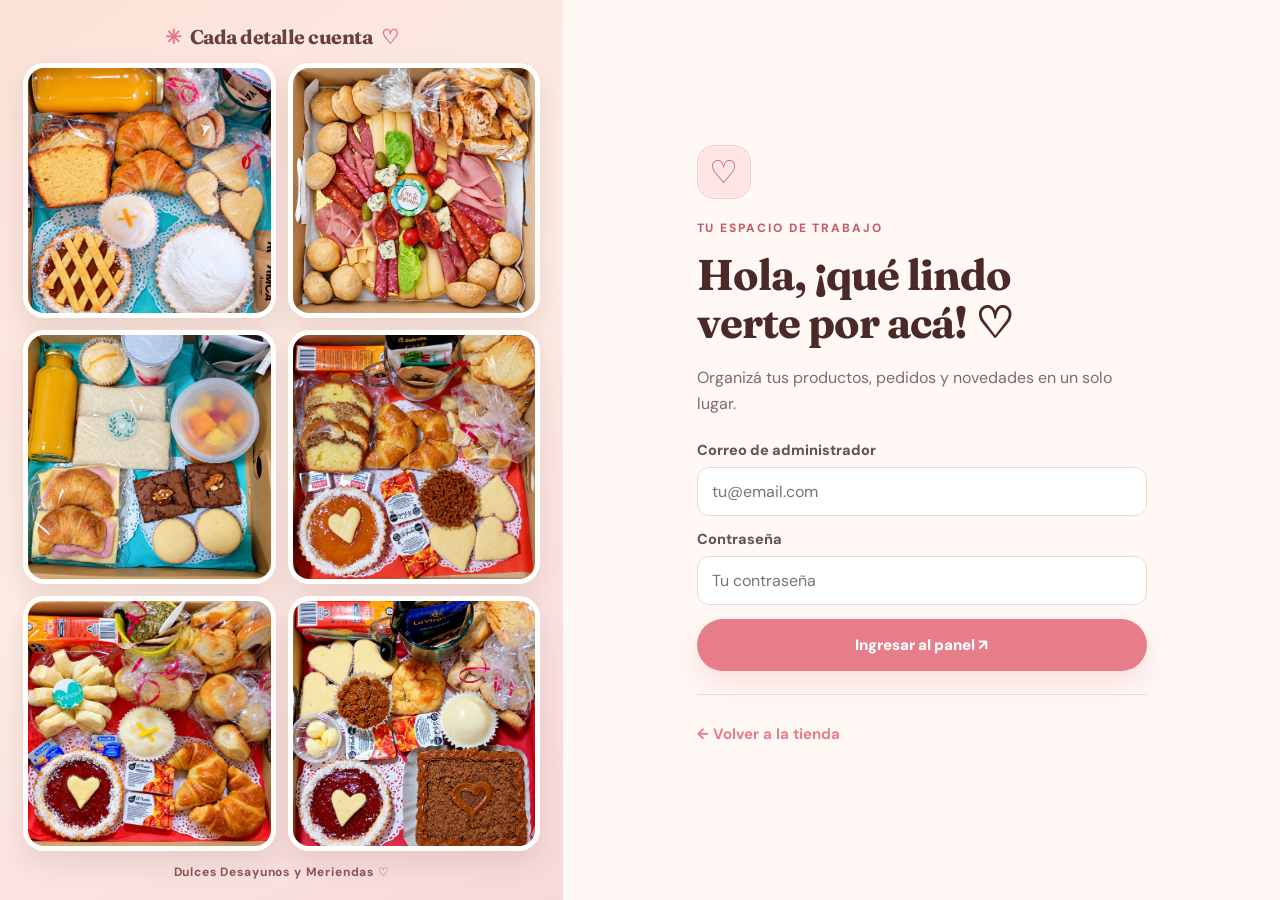
==== commit 116495ed: "v8.21.10" ====
--- a/admin.html
+++ b/admin.html
@@ -1,6 +1,28 @@
-<!doctype html><html lang="es-AR"><head><meta charset="utf-8"><meta name="viewport" content="width=device-width,initial-scale=1,viewport-fit=cover"><meta name="theme-color" content="#fff6f1"><meta name="robots" content="noindex,nofollow"><title>Administración | Dulces Desayunos y Meriendas</title><link rel="preconnect" href="https://fonts.googleapis.com"><link rel="preconnect" href="https://fonts.gstatic.com" crossorigin><link href="https://fonts.googleapis.com/css2?family=DM+Sans:wght@400;500;600;700;800&family=Fraunces:opsz,wght,SOFT,WONK@9..144,600,40,1;9..144,700,40,1&display=swap" rel="stylesheet"><link rel="icon" href="assets/favicon.png"><link rel="stylesheet" href="assets/styles.css?v=3.2.0"><script src="assets/theme.js?v=2.6.0"></script><script src="config.js"></script><script type="module" src="assets/admin.js?v=3.2.0"></script></head><body class="admin-body">
-<div id="admin-login" class="admin-login-shell"><div class="admin-login-art"><img src="assets/img/ricota.jpeg" alt="Bandeja dulce" loading="eager"></div><div class="admin-login-panel"><div class="login-card"><div class="login-theme-switch"><button type="button" class="theme-toggle" data-theme-toggle aria-label="Activar modo oscuro" title="Cambiar tema" aria-pressed="false"><span class="theme-toggle-icon" aria-hidden="true">☾</span><span class="theme-toggle-text">Oscuro</span></button></div><a href="index.html" class="brand"><img class="brand-logo" src="assets/img/logo-dulce.png" alt="Dulces Desayunos y Meriendas"><span class="brand-words"><strong>Dulces</strong><small>DESAYUNOS Y MERIENDAS</small></span></a><h1>Hola, ¡qué lindo<br>verte por acá! ♡</h1><p>Este es tu rincón para organizar productos, precios, novedades y pedidos. Todo en un mismo lugar.</p>
-<div id="login-mode"></div><div class="login-help"><a href="index.html">← Volver a la tienda</a></div></div></div></div>
-<div id="admin-app" class="admin-app"><div class="admin-mobile-top"><button id="toggle-sidebar" class="icon-button" aria-label="Abrir menú">☰</button><a href="index.html" class="brand"><img class="brand-logo" src="assets/img/logo-dulce.png" alt="Dulces Desayunos y Meriendas"><span class="brand-words"><strong>Dulces</strong><small>DESAYUNOS Y MERIENDAS</small></span></a><div class="admin-mobile-controls"><button type="button" class="theme-toggle" data-theme-toggle aria-label="Activar modo oscuro" title="Cambiar tema" aria-pressed="false"><span class="theme-toggle-icon" aria-hidden="true">☾</span><span class="theme-toggle-text">Oscuro</span></button></div></div><aside class="admin-sidebar" id="admin-sidebar"><a href="index.html" class="brand"><img class="brand-logo" src="assets/img/logo-dulce.png" alt="Dulces Desayunos y Meriendas"><span class="brand-words"><strong>Dulces</strong><small>DESAYUNOS Y MERIENDAS</small></span></a><div class="admin-menu-caption">TU ESPACIO DE TRABAJO</div><nav class="admin-nav" id="admin-nav"><button data-page="inicio" class="active"><span class="nav-ico">◫</span> Vista general</button><button data-page="productos"><span class="nav-ico">▦</span> Mis productos</button><button data-page="insumos"><span class="nav-ico">♧</span> Materias primas</button><button data-page="promos"><span class="nav-ico">✷</span> Promociones</button><button data-page="novedades"><span class="nav-ico">♢</span> Novedades</button><button data-page="pedidos"><span class="nav-ico">▣</span> Pedidos</button><button data-page="envios"><span class="nav-ico">➤</span> Envíos</button><button data-page="ajustes"><span class="nav-ico">⚙</span> Mi negocio</button></nav><div class="admin-side-bottom"><a href="index.html" target="_blank">↗ Ver mi tienda</a><button id="admin-logout">↩ Salir del panel</button></div></aside><main class="admin-main"><div class="admin-top"><div><div class="kicker">TU NEGOCIO, EN ORDEN ♡</div><h1 id="admin-title">Vista general</h1><p id="admin-subtitle">Toda la información que necesitás, sin complicaciones.</p></div><div class="admin-user" aria-label="Apariencia y logo del negocio"><button type="button" class="theme-toggle" data-theme-toggle aria-label="Activar modo oscuro" title="Cambiar tema" aria-pressed="false"><span class="theme-toggle-icon" aria-hidden="true">☾</span><span class="theme-toggle-text">Oscuro</span></button><div class="admin-avatar"><img src="assets/img/logo-dulce.png" alt="Logo"></div></div></div><div id="admin-content"></div><div class="data-footer">Dulces Desayunos y Meriendas ♡ Un espacio para hacer crecer tu emprendimiento.</div></main></div>
+<!doctype html><html lang="es-AR"><head><meta charset="utf-8"><meta name="viewport" content="width=device-width,initial-scale=1,viewport-fit=cover"><meta name="theme-color" content="#fff6f1"><meta name="robots" content="noindex,nofollow"><title>Administración | Dulces Desayunos y Meriendas</title><link rel="preconnect" href="https://fonts.googleapis.com"><link rel="preconnect" href="https://fonts.gstatic.com" crossorigin><link href="https://fonts.googleapis.com/css2?family=DM+Sans:wght@400;500;600;700;800&family=Fraunces:opsz,wght,SOFT,WONK@9..144,600,40,1;9..144,700,40,1&display=swap" rel="stylesheet"><link rel="icon" href="assets/favicon.png"><link rel="stylesheet" href="assets/styles.css?v=3.3.0"><script src="assets/theme.js?v=2.6.0"></script><script src="config.js"></script><script type="module" src="assets/admin.js?v=3.3.0"></script></head><body class="admin-body">
+<div id="admin-login" class="admin-login-shell">
+  <div class="admin-login-art" aria-label="Galería de bandejas Dulces">
+    <div class="login-gallery-title"><span class="gallery-sparkle">✳</span> Cada detalle cuenta <span class="gallery-sparkle">♡</span></div>
+    <div class="login-gallery-grid">
+      <figure class="login-photo"><img src="assets/img/ricota.jpeg" alt="Bandeja Ricota" loading="eager"></figure>
+      <figure class="login-photo"><img src="assets/img/picada.jpeg" alt="Picada para compartir" loading="eager"></figure>
+      <figure class="login-photo"><img src="assets/img/premium.jpeg" alt="Desayuno Premium" loading="eager"></figure>
+      <figure class="login-photo"><img src="assets/img/clasico.jpeg" alt="Desayuno Clásico" loading="eager"></figure>
+      <figure class="login-photo"><img src="assets/img/matero.jpeg" alt="Desayuno Matero" loading="lazy"></figure>
+      <figure class="login-photo"><img src="assets/img/chocotorta.jpeg" alt="Bandeja Chocotorta" loading="lazy"></figure>
+    </div>
+    <p class="gallery-footer">Dulces Desayunos y Meriendas <span aria-hidden="true">♡</span></p>
+  </div>
+  <div class="admin-login-panel">
+    <div class="login-card">
+      <div class="login-welcome-mark" aria-hidden="true">♡</div>
+      <p class="login-kicker">TU ESPACIO DE TRABAJO</p>
+      <h1>Hola, ¡qué lindo<br>verte por acá! ♡</h1>
+      <p>Organizá tus productos, pedidos y novedades en un solo lugar.</p>
+      <div id="login-mode"></div>
+      <div class="login-help"><a href="index.html">← Volver a la tienda</a></div>
+    </div>
+  </div>
+</div>
+<div id="admin-app" class="admin-app" hidden><div class="admin-mobile-top"><button id="toggle-sidebar" class="icon-button" aria-label="Abrir menú">☰</button><a href="index.html" class="brand"><img class="brand-logo" src="assets/img/logo-dulce.png" alt="Dulces Desayunos y Meriendas"><span class="brand-words"><strong>Dulces</strong><small>DESAYUNOS Y MERIENDAS</small></span></a><div class="admin-mobile-controls"><button type="button" class="theme-toggle" data-theme-toggle aria-label="Activar modo oscuro" title="Cambiar tema" aria-pressed="false"><span class="theme-toggle-icon" aria-hidden="true">☾</span><span class="theme-toggle-text">Oscuro</span></button></div></div><aside class="admin-sidebar" id="admin-sidebar"><a href="index.html" class="brand"><img class="brand-logo" src="assets/img/logo-dulce.png" alt="Dulces Desayunos y Meriendas"><span class="brand-words"><strong>Dulces</strong><small>DESAYUNOS Y MERIENDAS</small></span></a><div class="admin-menu-caption">TU ESPACIO DE TRABAJO</div><nav class="admin-nav" id="admin-nav"><button data-page="inicio" class="active"><span class="nav-ico">◫</span> Vista general</button><button data-page="productos"><span class="nav-ico">▦</span> Mis productos</button><button data-page="insumos"><span class="nav-ico">♧</span> Materias primas</button><button data-page="promos"><span class="nav-ico">✷</span> Promociones</button><button data-page="novedades"><span class="nav-ico">♢</span> Novedades</button><button data-page="pedidos"><span class="nav-ico">▣</span> Pedidos</button><button data-page="envios"><span class="nav-ico">➤</span> Envíos</button><button data-page="ajustes"><span class="nav-ico">⚙</span> Mi negocio</button></nav><div class="admin-side-bottom"><a href="index.html" target="_blank">↗ Ver mi tienda</a><button id="admin-logout">↩ Salir del panel</button></div></aside><main class="admin-main"><div class="admin-top"><div><div class="kicker">TU NEGOCIO, EN ORDEN ♡</div><h1 id="admin-title">Vista general</h1><p id="admin-subtitle">Toda la información que necesitás, sin complicaciones.</p></div><div class="admin-user" aria-label="Apariencia y logo del negocio"><button type="button" class="theme-toggle" data-theme-toggle aria-label="Activar modo oscuro" title="Cambiar tema" aria-pressed="false"><span class="theme-toggle-icon" aria-hidden="true">☾</span><span class="theme-toggle-text">Oscuro</span></button><div class="admin-avatar"><img src="assets/img/logo-dulce.png" alt="Logo"></div></div></div><div id="admin-content"></div><div class="data-footer">Dulces Desayunos y Meriendas ♡ Un espacio para hacer crecer tu emprendimiento.</div></main></div>
 <div id="admin-modal-root"></div><div id="toast" class="toast" role="status" aria-live="polite"></div>
 </body></html>
--- a/assets/styles.css
+++ b/assets/styles.css
@@ -1109,3 +1109,82 @@
  .site-body .builder-item-thumb{width:58px;height:58px}
  .site-body .contact-card .social-links .social-link-name{font-size:12px}
 }
+
+
+/* ===== Dulces 3.3 · Acceso del administrador y collage de bandejas ===== */
+/* Seguridad visual: ocultar de verdad la pantalla no activa, incluso con estilos legacy. */
+#admin-login[hidden],#admin-app[hidden],#admin-login.hidden{display:none!important;visibility:hidden!important}
+#admin-app:not(.ready){display:none!important}
+#admin-app.ready:not([hidden]){display:flex}
+/* Sólo se puede navegar por el panel una vez que el módulo de acceso lo habilita. */
+.admin-body #admin-login.admin-login-shell{background:var(--cream);min-height:100dvh}
+.admin-body #admin-login .admin-login-art{
+  background:linear-gradient(145deg,#fbe2d8 0%,#feece5 49%,#f7d9da 100%);
+  padding:25px 23px 20px;display:flex!important;flex-direction:column;
+  gap:13px;justify-content:center;align-items:stretch;min-width:0;isolation:isolate;
+}
+.admin-body #admin-login .admin-login-art:after{content:none!important}
+.login-gallery-title{font-family:var(--serif);font-size:clamp(17px,1.55vw,23px);font-weight:700;color:#69403f;text-align:center;line-height:1.25;letter-spacing:-.025em}
+.gallery-sparkle{color:#e3778b;margin:0 5px}
+.login-gallery-grid{display:grid;flex:1;min-height:0;grid-template-columns:repeat(2,minmax(0,1fr));grid-template-rows:repeat(3,minmax(0,1fr));gap:12px;max-height:800px;width:100%}
+.admin-body #admin-login .login-photo{margin:0;position:relative;min-width:0;min-height:0;overflow:hidden;background:#fff7f0;border:5px solid rgba(255,255,255,.96);border-radius:21px;box-shadow:0 12px 28px rgba(93,46,39,.12);transform:none}
+.admin-body #admin-login .login-photo img{display:block;position:absolute;inset:0;width:100%;height:100%;object-fit:cover;object-position:center;transform:none;transition:transform .5s ease}
+@media(hover:hover) and (prefers-reduced-motion:no-preference){.admin-body #admin-login .login-photo:hover img{transform:scale(1.07)}}
+.admin-body #admin-login .login-photo:nth-child(2) img{object-position:center 40%}
+.admin-body #admin-login .login-photo:nth-child(3) img{object-position:center 45%}
+.admin-body #admin-login .gallery-footer{margin:0;text-align:center;font-size:12px;letter-spacing:.07em;color:#8b5556;font-weight:700}
+.admin-body #admin-login .login-card{max-width:450px}
+.admin-body #admin-login .login-kicker{font-weight:800;letter-spacing:.16em;font-size:12px;color:var(--coral-dark);margin:0 0 12px}
+.admin-body #admin-login .login-welcome-mark{display:grid;place-items:center;background:#ffe6e5;color:#bd6078;border:1px solid #f5ced4;border-radius:17px;font-size:32px;width:54px;height:54px;margin-bottom:19px}
+.admin-body #admin-login .login-card h1{margin:0 0 17px}
+.admin-body #admin-login .login-card>p:not(.login-kicker){font-size:16px;line-height:1.65;margin:0 0 24px;color:var(--muted)}
+.admin-body #admin-login .login-help{margin-top:23px;padding-top:18px;border-top:1px solid var(--line)}
+.admin-body #admin-login .login-help a{display:inline-flex;min-height:42px;align-items:center;font-size:15px;font-weight:700}
+.admin-body #admin-login .login-card .form-field{margin-bottom:14px}
+.admin-body #admin-login .login-card input{font-size:16px;min-height:49px}
+/* Ningún control de apariencia ni logo en la pantalla de acceso.
+   La apariencia se hereda de la tienda a través de theme.js. */
+.admin-body #admin-login .theme-toggle,.admin-body #admin-login .brand{display:none!important}
+:root[data-theme="dark"] .admin-body #admin-login.admin-login-shell{background:#251b23}
+:root[data-theme="dark"] .admin-body #admin-login .admin-login-art{background:linear-gradient(140deg,#503540,#382633,#3b2936)}
+:root[data-theme="dark"] .admin-body #admin-login .login-photo{border-color:#57404c;background:#36242f;box-shadow:0 13px 28px rgba(0,0,0,.25)}
+:root[data-theme="dark"] .admin-body #admin-login .login-gallery-title{color:#fae3e7}
+:root[data-theme="dark"] .admin-body #admin-login .gallery-footer{color:#e3bbcb}
+:root[data-theme="dark"] .admin-body #admin-login .login-welcome-mark{background:#533741;color:#fac3d0;border-color:#865969}
+:root[data-theme="dark"] .admin-body #admin-login .login-kicker{color:#f2a9bc}
+:root[data-theme="dark"] .admin-body #admin-login .login-card>p:not(.login-kicker){color:#dbc2ce}
+@media(min-width:901px){
+ .admin-body #admin-login.admin-login-shell{grid-template-columns:minmax(0,44%) minmax(0,56%)!important}
+ .admin-body #admin-login .admin-login-art{min-height:100dvh;max-height:none}
+ .admin-body #admin-login .admin-login-panel{padding:42px clamp(36px,5vw,90px)!important}
+}
+@media(max-width:900px){
+ .admin-body #admin-login.admin-login-shell{display:flex!important;flex-direction:column;min-height:100dvh}
+ .admin-body #admin-login .admin-login-art{min-height:0!important;height:235px;flex:none;padding:12px;gap:8px}
+ .admin-body #admin-login .login-gallery-title{font-size:16px}
+ .admin-body #admin-login .login-gallery-grid{display:flex;overflow-x:auto;gap:9px;max-height:none;scroll-snap-type:x mandatory;min-height:0;padding:2px 1px 4px}
+ .admin-body #admin-login .login-photo{min-width:0;flex:0 0 28%;border-width:3px;border-radius:13px;scroll-snap-align:start}
+ .admin-body #admin-login .gallery-footer{font-size:10px}
+ .admin-body #admin-login .admin-login-panel{padding:32px 22px 48px!important;align-items:center}
+ .admin-body #admin-login .login-card{max-width:540px}
+}
+@media(max-width:620px){
+ .admin-body #admin-login .admin-login-art{height:175px;padding:10px;gap:6px}
+ .admin-body #admin-login .login-gallery-title{font-size:13px}
+ .admin-body #admin-login .login-gallery-grid{gap:7px}
+ .admin-body #admin-login .login-photo{flex-basis:34%;border-width:2px}
+ .admin-body #admin-login .gallery-footer{font-size:9px}
+ .admin-body #admin-login .admin-login-panel{padding:27px 20px 36px!important}
+ .admin-body #admin-login .login-welcome-mark{width:44px;height:44px;font-size:26px;margin-bottom:13px}
+ .admin-body #admin-login .login-card h1{font-size:clamp(30px,8.5vw,39px)}
+}
+@media(prefers-reduced-motion:reduce){.admin-body #admin-login .login-photo img{transition:none}}
+/* Las fotos originales deben rellenar sus recuadros, no heredar el recorte ovalado del diseño antiguo. */
+.admin-body #admin-login .login-photo img{
+  border:0!important;border-radius:0!important;box-shadow:none!important;
+  outline:0!important;max-width:none;width:100%!important;height:100%!important;
+  object-fit:cover!important;transform:none;
+}
+@media(hover:hover) and (prefers-reduced-motion:no-preference){
+  .admin-body #admin-login .login-photo:hover img{transform:scale(1.06)}
+}
